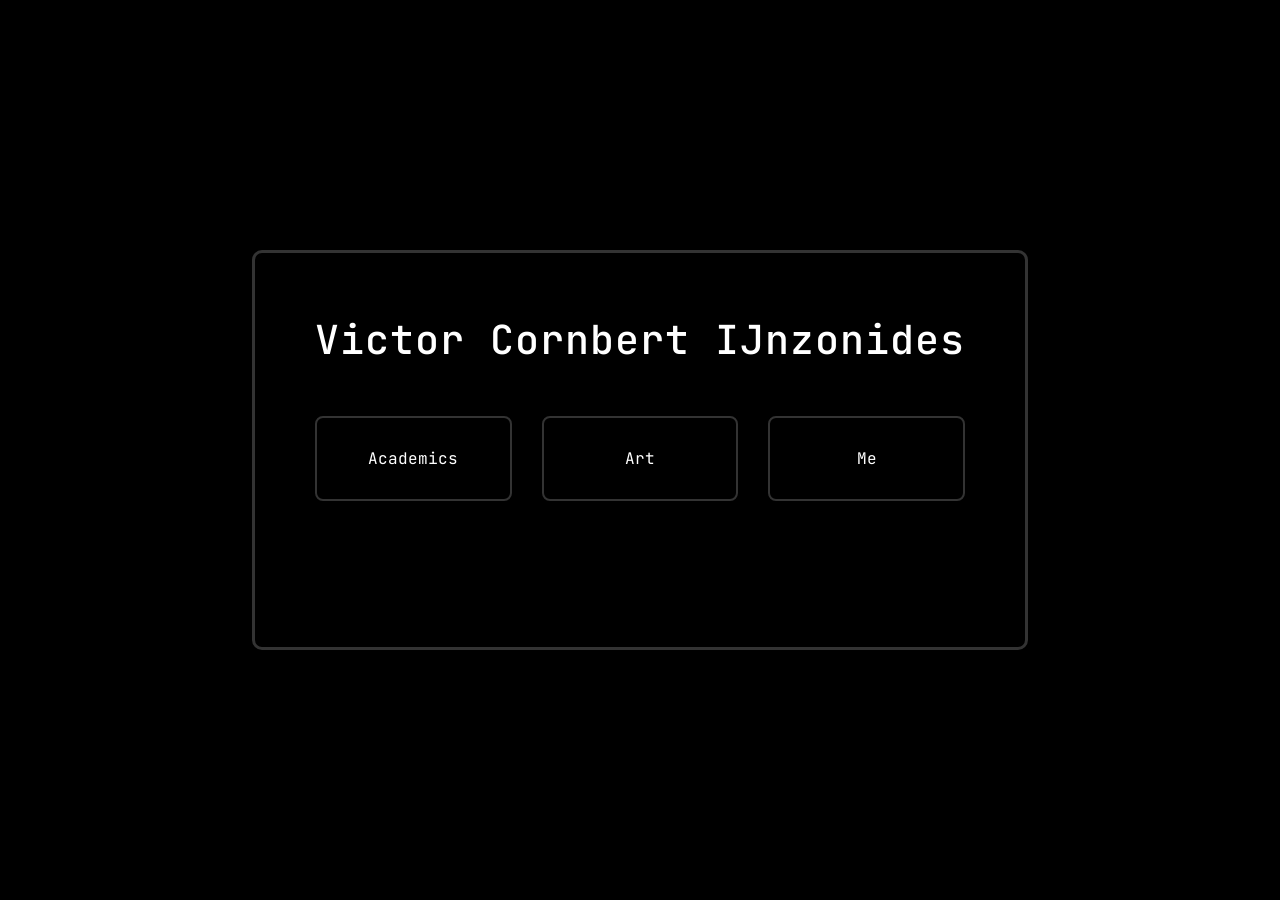
==== index.html @ 77981997 "First commit, start of porfolio website" ====
<!DOCTYPE html> <!-- Declares this as an HTML5 document -->
<html lang="en"> <!-- Opens the HTML document with English language attribute -->
<head> <!-- Contains metadata about the document -->
    <meta charset="UTF-8"> <!-- Sets character encoding to UTF-8 for proper text display -->
    <meta name="viewport" content="width=device-width, initial-scale=1.0"> <!-- Makes the site responsive on mobile devices -->
    <title>Victor Cornbert IJnzonides - Portfolio</title> <!-- Sets the browser tab title -->
    <link rel="stylesheet" href="styles.css"> <!-- Links to the external CSS file for styling -->
    <link rel="preconnect" href="https://fonts.googleapis.com"> <!-- Preconnects to Google Fonts for faster loading -->
    <link rel="preconnect" href="https://fonts.gstatic.com" crossorigin> <!-- Preconnects to Google Fonts static content -->
    <link href="https://fonts.googleapis.com/css2?family=JetBrains+Mono:wght@300;400;500;700&display=swap" rel="stylesheet"> <!-- Imports JetBrains Mono font from Google Fonts -->
</head>
<body> <!-- Contains the visible content of the webpage -->
    <div class="container"> <!-- Main container that centers content on the page -->
        <div class="main-square"> <!-- The central black square with dark grey border -->
            <h1 class="name">Victor Cornbert IJnzonides</h1> <!-- Main heading displaying the name -->
            <div class="navigation-boxes"> <!-- Container for the three navigation boxes -->
                <a href="academics.html" class="nav-box"> <!-- Link to academics page -->
                    <span>Academics</span> <!-- Text inside the first navigation box -->
                </a>
                <a href="art.html" class="nav-box"> <!-- Link to art page -->
                    <span>Art</span> <!-- Text inside the second navigation box -->
                </a>
                <a href="me.html" class="nav-box"> <!-- Link to me page -->
                    <span>Me</span> <!-- Text inside the third navigation box -->
                </a>
            </div> <!-- Closes the navigation boxes container -->
        </div> <!-- Closes the main square container -->
    </div> <!-- Closes the main container -->
</body> <!-- Closes the body section -->
</html> <!-- Closes the HTML document -->
---- styles.css ----
/* Reset default browser styles and set base font */
* {
    margin: 0; /* Removes default margin from all elements */
    padding: 0; /* Removes default padding from all elements */
    box-sizing: border-box; /* Makes padding and border included in element's total width and height */
}

/* Set the font family for the entire document */
body {
    font-family: 'JetBrains Mono', monospace; /* Sets JetBrains Mono as the primary font with monospace fallback */
    background-color: black; /* Sets the background color to black */
    color: white; /* Sets the default text color to white */
    height: 100vh; /* Makes the body take up the full viewport height */
    overflow: hidden; /* Prevents scrollbars from appearing */
}

/* Main container that centers content */
.container {
    display: flex; /* Uses flexbox layout */
    justify-content: center; /* Centers content horizontally */
    align-items: center; /* Centers content vertically */
    height: 100vh; /* Takes up full viewport height */
    width: 100vw; /* Takes up full viewport width */
}

/* The central black square with border */
.main-square {
    background-color: black; /* Sets background to black */
    border: 3px solid #333; /* Creates a dark grey border that's 3 pixels thick */
    padding: 60px; /* Adds 60 pixels of space inside the square */
    border-radius: 10px; /* Rounds the corners slightly */
    text-align: center; /* Centers all text inside */
    min-width: 500px; /* Sets minimum width to prevent square from being too small */
    min-height: 400px; /* Sets minimum height to maintain square proportions */
}

/* Styling for the name heading */
.name {
    font-size: 2.5rem; /* Sets font size to 2.5 times the root element size */
    font-weight: 500; /* Sets font weight to medium */
    margin-bottom: 50px; /* Adds 50 pixels of space below the name */
    letter-spacing: 1px; /* Adds 1 pixel of space between letters */
}

/* Container for the three navigation boxes */
.navigation-boxes {
    display: flex; /* Uses flexbox layout */
    justify-content: space-between; /* Distributes boxes evenly with space between them */
    gap: 30px; /* Adds 30 pixels of space between each box */
}

/* Individual navigation box styling */
.nav-box {
    background-color: black; /* Sets background to black */
    border: 2px solid #333; /* Creates a thin dark grey border */
    padding: 30px 20px; /* Adds 30px top/bottom padding and 20px left/right padding */
    text-decoration: none; /* Removes underline from links */
    color: white; /* Sets text color to white */
    border-radius: 8px; /* Rounds the corners */
    transition: all 0.3s ease; /* Smooth transition for hover effects lasting 0.3 seconds */
    flex: 1; /* Makes each box take equal width */
    display: flex; /* Uses flexbox for centering text */
    align-items: center; /* Centers text vertically */
    justify-content: center; /* Centers text horizontally */
    min-height: 80px; /* Sets minimum height for consistent box sizes */
    font-weight: 400; /* Sets normal font weight */
}

/* Hover effect for navigation boxes */
.nav-box:hover {
    transform: scale(1.05); /* Enlarges the box by 5% when hovered */
    border-color: #555; /* Changes border to a lighter grey on hover */
    background-color: #111; /* Slightly lightens the background on hover */
}

/* Styling for content pages (academics, art, me) */
.page-container {
    display: flex; /* Uses flexbox layout */
    height: 100vh; /* Takes up full viewport height */
    background-color: black; /* Sets background to black */
}

/* Left sidebar containing the tabs */
.sidebar {
    width: 300px; /* Sets fixed width for the sidebar */
    background-color: black; /* Sets background to black */
    padding: 20px 0; /* Adds 20px padding top and bottom, no left/right padding */
    overflow-y: auto; /* Allows vertical scrolling if content overflows */
}

/* Individual tab styling */
.tab {
    background-color: #222; /* Sets dark grey background */
    color: white; /* Sets text color to white */
    padding: 20px 25px; /* Adds 20px top/bottom and 25px left/right padding */
    margin-bottom: 15px; /* Adds 15px space below each tab */
    border-radius: 0 15px 15px 0; /* Rounds only the right corners, left side stays flat */
    cursor: pointer; /* Changes cursor to pointer when hovering */
    transition: all 0.3s ease; /* Smooth transition for animations lasting 0.3 seconds */
    border-left: none; /* Removes left border so tab hugs the screen edge */
    font-weight: 400; /* Sets normal font weight */
    user-select: none; /* Prevents text selection when clicking */
}

/* Hover effect for tabs */
.tab:hover {
    transform: scale(1.1); /* Enlarges tab by 10% when hovered */
    background-color: #333; /* Lightens background color on hover */
    margin-right: -10px; /* Extends the tab slightly to the right when enlarged */
}

/* Active tab styling */
.tab.active {
    background-color: #444; /* Sets lighter background for active tab */
    border-right: 3px solid #666; /* Adds right border to indicate active state */
}

/* Main content area */
.content {
    flex: 1; /* Takes up remaining space after sidebar */
    padding: 40px; /* Adds 40px padding on all sides */
    background-color: black; /* Sets background to black */
    overflow-y: auto; /* Allows vertical scrolling if content overflows */
}

/* Content sections (hidden by default) */
.content-section {
    display: none; /* Hides all content sections by default */
    animation: fadeIn 0.5s ease-in; /* Applies fade-in animation when shown */
}

/* Active content section */
.content-section.active {
    display: block; /* Shows the active content section */
}

/* Fade-in animation for content */
@keyframes fadeIn {
    from { opacity: 0; } /* Starts completely transparent */
    to { opacity: 1; } /* Ends completely opaque */
}

/* Heading styles for content sections */
.content h2 {
    font-size: 2rem; /* Sets large font size for headings */
    margin-bottom: 20px; /* Adds space below headings */
    color: white; /* Ensures headings are white */
    font-weight: 500; /* Sets medium font weight */
}

/* Paragraph styles for content */
.content p {
    line-height: 1.6; /* Sets line height for better readability */
    margin-bottom: 15px; /* Adds space below paragraphs */
    color: white; /* Ensures paragraphs are white */
    font-weight: 300; /* Sets light font weight for body text */
}

/* Responsive design for smaller screens */
@media (max-width: 768px) {
    .main-square { /* Adjusts main square for mobile */
        min-width: 90%; /* Makes square responsive to screen width */
        padding: 40px 20px; /* Reduces padding for smaller screens */
    }
    
    .navigation-boxes { /* Adjusts navigation for mobile */
        flex-direction: column; /* Stacks boxes vertically on small screens */
        gap: 20px; /* Reduces gap between boxes */
    }
    
    .name { /* Adjusts name size for mobile */
        font-size: 2rem; /* Reduces font size for smaller screens */
    }
    
    .sidebar { /* Adjusts sidebar for mobile */
        width: 250px; /* Makes sidebar narrower on small screens */
    }
    
    .content { /* Adjusts content padding for mobile */
        padding: 20px; /* Reduces padding for smaller screens */
    }
}
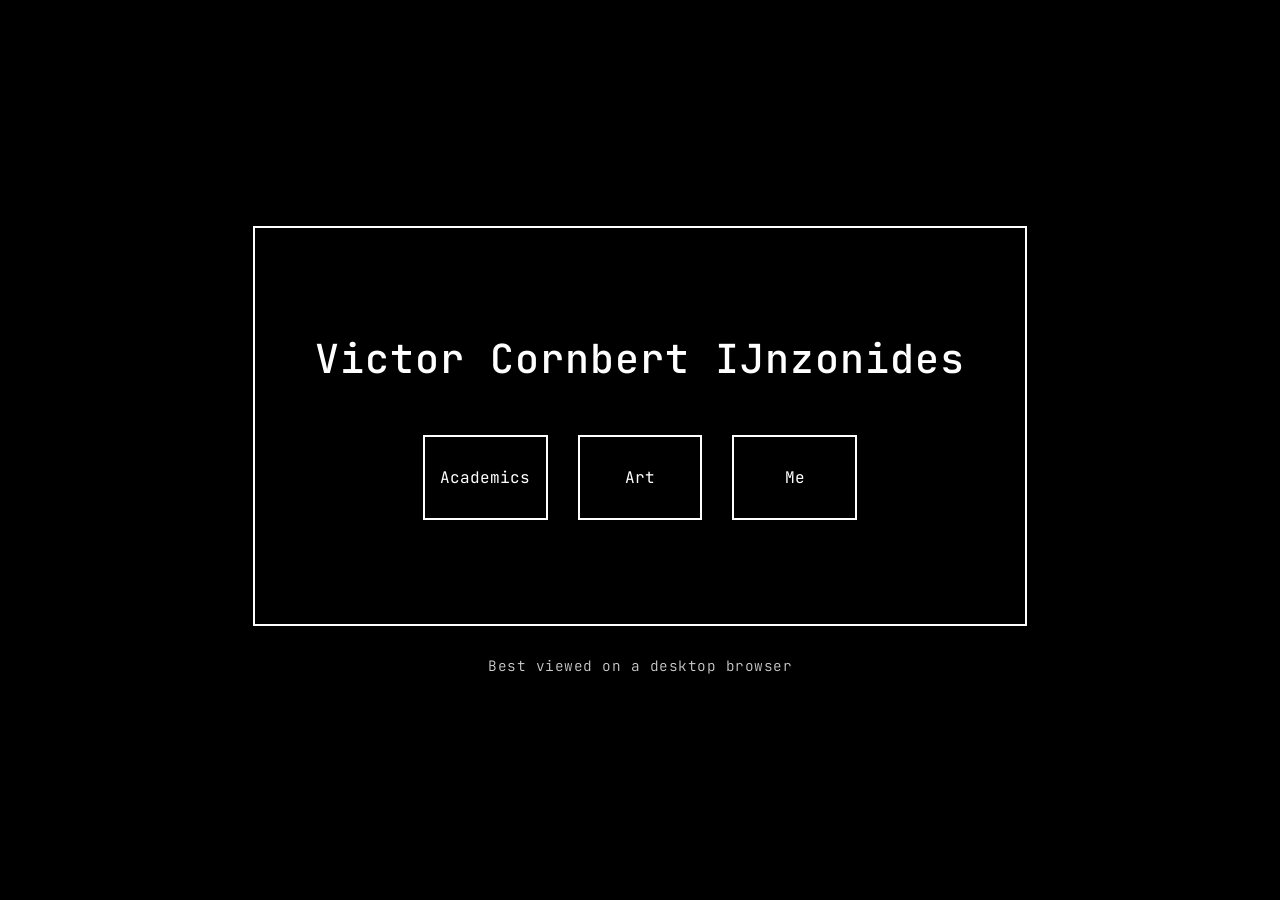
==== commit a4a6d759: "Added "Best viewed on desktop browser" to home page for clarifictaion" ====
--- a/index.html
+++ b/index.html
@@ -11,20 +11,23 @@
 </head>
 <body> <!-- Contains the visible content of the webpage -->
     <div class="container"> <!-- Main container that centers content on the page -->
-        <div class="main-square"> <!-- The central black square with dark grey border -->
-            <h1 class="name">Victor Cornbert IJnzonides</h1> <!-- Main heading displaying the name -->
-            <div class="navigation-boxes"> <!-- Container for the three navigation boxes -->
-                <a href="academics.html" class="nav-box"> <!-- Link to academics page -->
-                    <span>Academics</span> <!-- Text inside the first navigation box -->
-                </a>
-                <a href="art.html" class="nav-box"> <!-- Link to art page -->
-                    <span>Art</span> <!-- Text inside the second navigation box -->
-                </a>
-                <a href="me.html" class="nav-box"> <!-- Link to me page -->
-                    <span>Me</span> <!-- Text inside the third navigation box -->
-                </a>
-            </div> <!-- Closes the navigation boxes container -->
-        </div> <!-- Closes the main square container -->
+        <div class="main-content"> <!-- Container for main square and disclaimer text -->
+            <div class="main-square"> <!-- The central black square with dark grey border -->
+                <h1 class="name">Victor Cornbert IJnzonides</h1> <!-- Main heading displaying the name -->
+                <div class="navigation-boxes"> <!-- Container for the three navigation boxes -->
+                    <a href="academics.html" class="nav-box"> <!-- Link to academics page -->
+                        <span>Academics</span> <!-- Text inside the first navigation box -->
+                    </a>
+                    <a href="art.html" class="nav-box"> <!-- Link to art page -->
+                        <span>Art</span> <!-- Text inside the second navigation box -->
+                    </a>
+                    <a href="me.html" class="nav-box"> <!-- Link to me page -->
+                        <span>Me</span> <!-- Text inside the third navigation box -->
+                    </a>
+                </div> <!-- Closes the navigation boxes container -->
+            </div> <!-- Closes the main square container -->
+            <p class="disclaimer-text">Best viewed on a desktop browser</p> <!-- Disclaimer text underneath the main box -->
+        </div> <!-- Closes the main content container -->
     </div> <!-- Closes the main container -->
 </body> <!-- Closes the body section -->
 </html> <!-- Closes the HTML document -->
--- a/styles.css
+++ b/styles.css
@@ -1,182 +1,512 @@
 /* Reset default browser styles and set base font */
 * {
-    margin: 0; /* Removes default margin from all elements */
-    padding: 0; /* Removes default padding from all elements */
-    box-sizing: border-box; /* Makes padding and border included in element's total width and height */
+    margin: 0;
+    /* Removes default margin from all elements */
+    padding: 0;
+    /* Removes default padding from all elements */
+    box-sizing: border-box;
+    /* Makes padding and border included in element's total width and height */
 }
 
 /* Set the font family for the entire document */
 body {
-    font-family: 'JetBrains Mono', monospace; /* Sets JetBrains Mono as the primary font with monospace fallback */
-    background-color: black; /* Sets the background color to black */
-    color: white; /* Sets the default text color to white */
-    height: 100vh; /* Makes the body take up the full viewport height */
-    overflow: hidden; /* Prevents scrollbars from appearing */
+    font-family: 'JetBrains Mono', monospace;
+    /* Sets JetBrains Mono as the primary font with monospace fallback */
+    background-color: black;
+    /* Sets the background color to black */
+    color: white;
+    /* Sets the default text color to white */
+    height: 100vh;
+    /* Makes the body take up the full viewport height */
+    overflow: hidden;
+    /* Prevents scrollbars from appearing */
 }
 
 /* Main container that centers content */
 .container {
-    display: flex; /* Uses flexbox layout */
-    justify-content: center; /* Centers content horizontally */
-    align-items: center; /* Centers content vertically */
-    height: 100vh; /* Takes up full viewport height */
-    width: 100vw; /* Takes up full viewport width */
+    display: flex;
+    /* Uses flexbox layout */
+    justify-content: center;
+    /* Centers content horizontally */
+    align-items: center;
+    /* Centers content vertically */
+    height: 100vh;
+    /* Takes up full viewport height */
+    width: 100vw;
+    /* Takes up full viewport width */
+}
+
+/* Container for main square and disclaimer text */
+.main-content {
+    display: flex;
+    /* Uses flexbox layout */
+    flex-direction: column;
+    /* Stacks main square and disclaimer vertically */
+    align-items: center;
+    /* Centers both elements horizontally */
+    gap: 30px;
+    /* Adds 30px space between main square and disclaimer text */
 }
 
 /* The central black square with border */
 .main-square {
-    background-color: black; /* Sets background to black */
-    border: 3px solid #333; /* Creates a dark grey border that's 3 pixels thick */
-    padding: 60px; /* Adds 60 pixels of space inside the square */
-    border-radius: 10px; /* Rounds the corners slightly */
-    text-align: center; /* Centers all text inside */
-    min-width: 500px; /* Sets minimum width to prevent square from being too small */
-    min-height: 400px; /* Sets minimum height to maintain square proportions */
+    background-color: black;
+    /* Sets background to black */
+    border: 2px solid white;
+    /* Creates a white border that's 2 pixels thick, same as navigation boxes */
+    padding: 60px;
+    /* Adds 60 pixels of space inside the square */
+    border-radius: 0;
+    /* Removes rounded corners for sharp 90-degree edges */
+    text-align: center;
+    /* Centers all text inside */
+    min-width: 500px;
+    /* Sets minimum width to prevent square from being too small */
+    min-height: 400px;
+    /* Sets minimum height to maintain square proportions */
+    display: flex;
+    /* Uses flexbox layout for better vertical centering */
+    flex-direction: column;
+    /* Stacks content vertically */
+    justify-content: center;
+    /* Centers content vertically within the box */
+    align-items: center;
+    /* Centers content horizontally within the box */
 }
 
 /* Styling for the name heading */
 .name {
-    font-size: 2.5rem; /* Sets font size to 2.5 times the root element size */
-    font-weight: 500; /* Sets font weight to medium */
-    margin-bottom: 50px; /* Adds 50 pixels of space below the name */
-    letter-spacing: 1px; /* Adds 1 pixel of space between letters */
+    font-size: 2.5rem;
+    /* Sets font size to 2.5 times the root element size */
+    font-weight: 500;
+    /* Sets font weight to medium */
+    margin-bottom: 50px;
+    /* Adds 50 pixels of space below the name */
+    letter-spacing: 1px;
+    /* Adds 1 pixel of space between letters */
 }
 
 /* Container for the three navigation boxes */
 .navigation-boxes {
-    display: flex; /* Uses flexbox layout */
-    justify-content: space-between; /* Distributes boxes evenly with space between them */
-    gap: 30px; /* Adds 30 pixels of space between each box */
+    display: flex;
+    /* Uses flexbox layout */
+    justify-content: space-between;
+    /* Distributes boxes evenly with space between them */
+    gap: 30px;
+    /* Adds 30 pixels of space between each box */
 }
 
 /* Individual navigation box styling */
 .nav-box {
-    background-color: black; /* Sets background to black */
-    border: 2px solid #333; /* Creates a thin dark grey border */
-    padding: 30px 20px; /* Adds 30px top/bottom padding and 20px left/right padding */
-    text-decoration: none; /* Removes underline from links */
-    color: white; /* Sets text color to white */
-    border-radius: 8px; /* Rounds the corners */
-    transition: all 0.3s ease; /* Smooth transition for hover effects lasting 0.3 seconds */
-    flex: 1; /* Makes each box take equal width */
-    display: flex; /* Uses flexbox for centering text */
-    align-items: center; /* Centers text vertically */
-    justify-content: center; /* Centers text horizontally */
-    min-height: 80px; /* Sets minimum height for consistent box sizes */
-    font-weight: 400; /* Sets normal font weight */
+    background-color: black;
+    /* Sets background to black */
+    border: 2px solid white;
+    /* Creates a white border that's 2 pixels thick */
+    padding: 30px 20px;
+    /* Adds 30px top/bottom padding and 20px left/right padding */
+    text-decoration: none;
+    /* Removes underline from links */
+    color: white;
+    /* Sets text color to white */
+    border-radius: 0;
+    /* Removes rounded corners for sharp 90-degree edges */
+    transition: all 0.3s ease;
+    /* Smooth transition for hover effects lasting 0.3 seconds */
+    flex: 1;
+    /* Makes each box take equal width */
+    display: flex;
+    /* Uses flexbox for centering text */
+    align-items: center;
+    /* Centers text vertically */
+    justify-content: center;
+    /* Centers text horizontally */
+    min-height: 80px;
+    /* Sets minimum height for consistent box sizes */
+    min-width: 120px;
+    /* Sets minimum width to ensure all boxes are the same size */
+    font-weight: 400;
+    /* Sets normal font weight */
 }
 
 /* Hover effect for navigation boxes */
 .nav-box:hover {
-    transform: scale(1.05); /* Enlarges the box by 5% when hovered */
-    border-color: #555; /* Changes border to a lighter grey on hover */
-    background-color: #111; /* Slightly lightens the background on hover */
+    transform: scale(1.1);
+    /* Enlarges the box by 10% when hovered */
+    border-color: white;
+    /* Keeps border white on hover */
+    background-color: #111;
+    /* Slightly lightens the background on hover */
 }
 
 /* Styling for content pages (academics, art, me) */
 .page-container {
-    display: flex; /* Uses flexbox layout */
-    height: 100vh; /* Takes up full viewport height */
-    background-color: black; /* Sets background to black */
+    display: flex;
+    /* Uses flexbox layout */
+    height: 100vh;
+    /* Takes up full viewport height */
+    background-color: black;
+    /* Sets background to black */
+    overflow: hidden;
+    /* Prevents page-level scrollbars */
+    position: relative;
+    /* Enables proper positioning for child elements */
 }
 
 /* Left sidebar containing the tabs */
 .sidebar {
-    width: 300px; /* Sets fixed width for the sidebar */
-    background-color: black; /* Sets background to black */
-    padding: 20px 0; /* Adds 20px padding top and bottom, no left/right padding */
-    overflow-y: auto; /* Allows vertical scrolling if content overflows */
+    width: 300px;
+    /* Sets fixed width for the sidebar */
+    background-color: black;
+    /* Sets background to black */
+    padding: 20px 0 20px 0;
+    /* Adds 20px padding top and bottom, no left/right padding */
+    overflow: visible;
+    /* Allows tabs to extend beyond sidebar boundaries when hovered */
+    display: flex;
+    /* Uses flexbox layout for better tab positioning */
+    flex-direction: column;
+    /* Stacks tabs vertically */
+    position: relative;
+    /* Enables positioning for overflow handling */
 }
 
 /* Individual tab styling */
 .tab {
-    background-color: #222; /* Sets dark grey background */
-    color: white; /* Sets text color to white */
-    padding: 20px 25px; /* Adds 20px top/bottom and 25px left/right padding */
-    margin-bottom: 15px; /* Adds 15px space below each tab */
-    border-radius: 0 15px 15px 0; /* Rounds only the right corners, left side stays flat */
-    cursor: pointer; /* Changes cursor to pointer when hovering */
-    transition: all 0.3s ease; /* Smooth transition for animations lasting 0.3 seconds */
-    border-left: none; /* Removes left border so tab hugs the screen edge */
-    font-weight: 400; /* Sets normal font weight */
-    user-select: none; /* Prevents text selection when clicking */
+    background-color: black;
+    /* Sets background to black to match navigation boxes */
+    color: white;
+    /* Sets text color to white */
+    padding: 30px 20px;
+    /* Adds 30px top/bottom and 20px left/right padding to match navigation boxes */
+    margin-bottom: 15px;
+    /* Adds 15px space below each tab */
+    border-radius: 0;
+    /* Removes rounded corners for sharp 90-degree edges like navigation boxes */
+    border: 2px solid white;
+    /* Adds white border with same thickness as navigation boxes */
+    border-left: none;
+    /* Removes left border so tabs hug the screen edge */
+    cursor: pointer;
+    /* Changes cursor to pointer when hovering */
+    transition: all 0.3s ease;
+    /* Smooth transition matching navigation boxes */
+    font-weight: 400;
+    /* Sets normal font weight */
+    user-select: none;
+    /* Prevents text selection when clicking */
+    position: relative;
+    /* Enables positioning for z-index */
+    transform-origin: center center;
+    /* Sets scaling origin to center for uniform enlargement */
+    min-height: 80px;
+    /* Sets same minimum height as navigation boxes */
+    display: flex;
+    /* Uses flexbox for centering text like navigation boxes */
+    align-items: center;
+    /* Centers text vertically */
+    justify-content: center;
+    /* Centers text horizontally */
 }
 
 /* Hover effect for tabs */
 .tab:hover {
-    transform: scale(1.1); /* Enlarges tab by 10% when hovered */
-    background-color: #333; /* Lightens background color on hover */
-    margin-right: -10px; /* Extends the tab slightly to the right when enlarged */
+    transform: scale(1.1);
+    /* Enlarges tab by 10% when hovered, same as navigation boxes */
+    background-color: #111;
+    /* Slightly lightens the background on hover, same as navigation boxes */
+    border-color: white;
+    /* Keeps border white on hover, same as navigation boxes */
+    z-index: 10;
+    /* Brings hovered tab above others to prevent overlap issues */
 }
 
 /* Active tab styling */
 .tab.active {
-    background-color: #444; /* Sets lighter background for active tab */
-    border-right: 3px solid #666; /* Adds right border to indicate active state */
+    background-color: #111;
+    /* Sets slightly lighter background for active tab */
+    border: 2px solid white;
+    /* Maintains white border for active state */
+    border-left: none;
+    /* Removes left border for active tabs too */
 }
 
 /* Main content area */
 .content {
-    flex: 1; /* Takes up remaining space after sidebar */
-    padding: 40px; /* Adds 40px padding on all sides */
-    background-color: black; /* Sets background to black */
-    overflow-y: auto; /* Allows vertical scrolling if content overflows */
+    flex: 1;
+    /* Takes up remaining space after sidebar */
+    padding: 40px;
+    /* Adds 40px padding on all sides */
+    background-color: black;
+    /* Sets background to black */
+    overflow-y: auto;
+    /* Allows vertical scrolling if content overflows */
+    overflow-x: hidden;
+    /* Prevents horizontal scrolling */
+    position: relative;
+    /* Enables proper positioning */
 }
 
 /* Content sections (hidden by default) */
 .content-section {
-    display: none; /* Hides all content sections by default */
-    animation: fadeIn 0.5s ease-in; /* Applies fade-in animation when shown */
+    display: none;
+    /* Hides all content sections by default */
+    animation: fadeIn 0.5s ease-in;
+    /* Applies fade-in animation when shown */
 }
 
 /* Active content section */
 .content-section.active {
-    display: block; /* Shows the active content section */
+    display: block;
+    /* Shows the active content section */
+}
+
+/* Default message when no tab is selected */
+.default-content {
+    display: block;
+    /* Shows the default message */
+    text-align: center;
+    /* Centers the default message */
+    color: #666;
+    /* Sets a dimmed color for the default message */
+    font-style: italic;
+    /* Makes the default message italic */
+    margin-top: 100px;
+    /* Adds space from the top */
+}
+
+/* Hide default content when any tab is active */
+.content-section.active~.default-content,
+.content-section.active+.default-content {
+    display: none;
+    /* Hides default content when a tab is selected */
 }
 
 /* Fade-in animation for content */
 @keyframes fadeIn {
-    from { opacity: 0; } /* Starts completely transparent */
-    to { opacity: 1; } /* Ends completely opaque */
+    from {
+        opacity: 0;
+    }
+
+    /* Starts completely transparent */
+    to {
+        opacity: 1;
+    }
+
+    /* Ends completely opaque */
 }
 
 /* Heading styles for content sections */
 .content h2 {
-    font-size: 2rem; /* Sets large font size for headings */
-    margin-bottom: 20px; /* Adds space below headings */
-    color: white; /* Ensures headings are white */
-    font-weight: 500; /* Sets medium font weight */
+    font-size: 2rem;
+    /* Sets large font size for headings */
+    margin-bottom: 20px;
+    /* Adds space below headings */
+    color: white;
+    /* Ensures headings are white */
+    font-weight: 500;
+    /* Sets medium font weight */
 }
 
 /* Paragraph styles for content */
 .content p {
-    line-height: 1.6; /* Sets line height for better readability */
-    margin-bottom: 15px; /* Adds space below paragraphs */
-    color: white; /* Ensures paragraphs are white */
-    font-weight: 300; /* Sets light font weight for body text */
+    line-height: 1.6;
+    /* Sets line height for better readability */
+    margin-bottom: 15px;
+    /* Adds space below paragraphs */
+    color: white;
+    /* Ensures paragraphs are white */
+    font-weight: 300;
+    /* Sets light font weight for body text */
 }
 
 /* Responsive design for smaller screens */
 @media (max-width: 768px) {
-    .main-square { /* Adjusts main square for mobile */
-        min-width: 90%; /* Makes square responsive to screen width */
-        padding: 40px 20px; /* Reduces padding for smaller screens */
-    }
-    
-    .navigation-boxes { /* Adjusts navigation for mobile */
-        flex-direction: column; /* Stacks boxes vertically on small screens */
-        gap: 20px; /* Reduces gap between boxes */
-    }
-    
-    .name { /* Adjusts name size for mobile */
-        font-size: 2rem; /* Reduces font size for smaller screens */
-    }
-    
-    .sidebar { /* Adjusts sidebar for mobile */
-        width: 250px; /* Makes sidebar narrower on small screens */
-    }
-    
-    .content { /* Adjusts content padding for mobile */
-        padding: 20px; /* Reduces padding for smaller screens */
-    }
+    .main-square {
+        /* Adjusts main square for mobile */
+        min-width: 90%;
+        /* Makes square responsive to screen width */
+        padding: 40px 20px;
+        /* Reduces padding for smaller screens */
+    }
+
+    .navigation-boxes {
+        /* Adjusts navigation for mobile */
+        flex-direction: column;
+        /* Stacks boxes vertically on small screens */
+        gap: 20px;
+        /* Reduces gap between boxes */
+    }
+
+    .name {
+        /* Adjusts name size for mobile */
+        font-size: 2rem;
+        /* Reduces font size for smaller screens */
+    }
+
+    .sidebar {
+        /* Adjusts sidebar for mobile */
+        width: 250px;
+        /* Makes sidebar narrower on small screens */
+    }
+
+    .content {
+        /* Adjusts content padding for mobile */
+        padding: 20px;
+        /* Reduces padding for smaller screens */
+    }
+}
+
+/* Styling for embedded content */
+.embedded-content {
+    margin: 30px 0;
+    /* Adds vertical spacing around embedded content */
+    padding: 20px;
+    /* Adds padding inside the content area */
+    border: 1px solid #333;
+    /* Adds a subtle border around embedded content */
+    border-radius: 8px;
+    /* Rounds the corners */
+    background-color: #111;
+    /* Slightly lighter background for embedded content */
+}
+
+/* Styling for embedded links */
+.embedded-content a {
+    color: white;
+    /* Sets link color to white */
+    text-decoration: none;
+    /* Removes underline from links */
+    font-weight: 400;
+    /* Sets normal font weight */
+    transition: color 0.3s ease;
+    /* Smooth color transition on hover */
+}
+
+/* Hover effect for embedded links */
+.embedded-content a:hover {
+    color: #ccc;
+    /* Changes to light grey on hover */
+    text-decoration: underline;
+    /* Adds underline on hover */
+}
+
+/* Styling for embedded images */
+.embedded-content img {
+    max-width: 100%;
+    /* Makes images responsive */
+    height: auto;
+    /* Maintains aspect ratio */
+    border-radius: 5px;
+    /* Slightly rounds image corners */
+    margin: 15px 0;
+    /* Adds vertical spacing around images */
+    display: block;
+    /* Makes images block elements */
+}
+
+/* Styling for YouTube video embeds */
+.embedded-content iframe {
+    width: 100%;
+    /* Makes video responsive */
+    height: 315px;
+    /* Sets standard YouTube embed height */
+    border: none;
+    /* Removes default iframe border */
+    border-radius: 8px;
+    /* Rounds video corners */
+    margin: 15px 0;
+    /* Adds vertical spacing around videos */
+}
+
+/* Responsive video container */
+.video-container {
+    position: relative;
+    /* Enables responsive positioning */
+    padding-bottom: 56.25%;
+    /* 16:9 aspect ratio */
+    height: 0;
+    /* Sets height to 0 for responsive behavior */
+    overflow: hidden;
+    /* Hides overflow content */
+    margin: 15px 0;
+    /* Adds vertical spacing */
+}
+
+/* Responsive video iframe */
+.video-container iframe {
+    position: absolute;
+    /* Positions video absolutely within container */
+    top: 0;
+    /* Aligns to top */
+    left: 0;
+    /* Aligns to left */
+    width: 100%;
+    /* Takes full container width */
+    height: 100%;
+    /* Takes full container height */
+    margin: 0;
+    /* Removes margin for absolute positioning */
+}
+
+/* Dynamic spacing system for tabs */
+
+/* When hovering over sidebar, prepare all tabs for dynamic spacing */
+.sidebar:hover .tab {
+    transition: all 0.3s ease;
+    /* Smooth transition for all tabs matching navigation boxes */
+}
+
+/* Push tabs below the hovered tab down to maintain consistent spacing */
+.tab:hover~.tab {
+    transform: translateY(8px);
+    /* Moves subsequent tabs down by 8px to accommodate 10% enlarged tab */
+}
+
+/* Ensure consistent spacing by adjusting the hovered tab's position */
+.tab:hover {
+    margin-top: 4px;
+    /* Slight adjustment to maintain visual balance for smaller enlargement */
+    margin-bottom: 19px;
+    /* Adjusted bottom margin to create appropriate space for 10% enlarged tab */
+}
+
+/* Home tab styling with extra spacing */
+.home-tab {
+    margin-top: 60px;
+    /* Adds much more space above the home tab (equivalent to space for two tabs) */
+    background-color: black;
+    /* Same background as other tabs */
+    border: 2px solid white;
+    /* Same white border as other tabs */
+    border-left: none;
+    /* Removes left border like other tabs */
+}
+
+/* Home tab hover effect */
+.home-tab:hover {
+    background-color: #111;
+    /* Same hover background as other tabs */
+    border-color: white;
+    /* Keeps border white on hover like other tabs */
+    margin-top: 60px;
+    /* Maintains the same top margin when hovered to keep consistent spacing */
+    margin-bottom: 15px;
+    /* Maintains the same bottom margin when hovered */
+}/* 
+Disclaimer text styling */
+.disclaimer-text {
+    color: white;
+    /* Sets text color to white */
+    font-size: 0.9rem;
+    /* Sets font size slightly smaller than default (navigation boxes use default 1rem) */
+    font-weight: 300;
+    /* Sets light font weight */
+    text-align: center;
+    /* Centers the text horizontally */
+    margin: 0;
+    /* Removes default paragraph margins */
+    opacity: 0.8;
+    /* Makes text slightly transparent for a subtle appearance */
+    letter-spacing: 0.5px;
+    /* Adds slight letter spacing for better readability */
 }
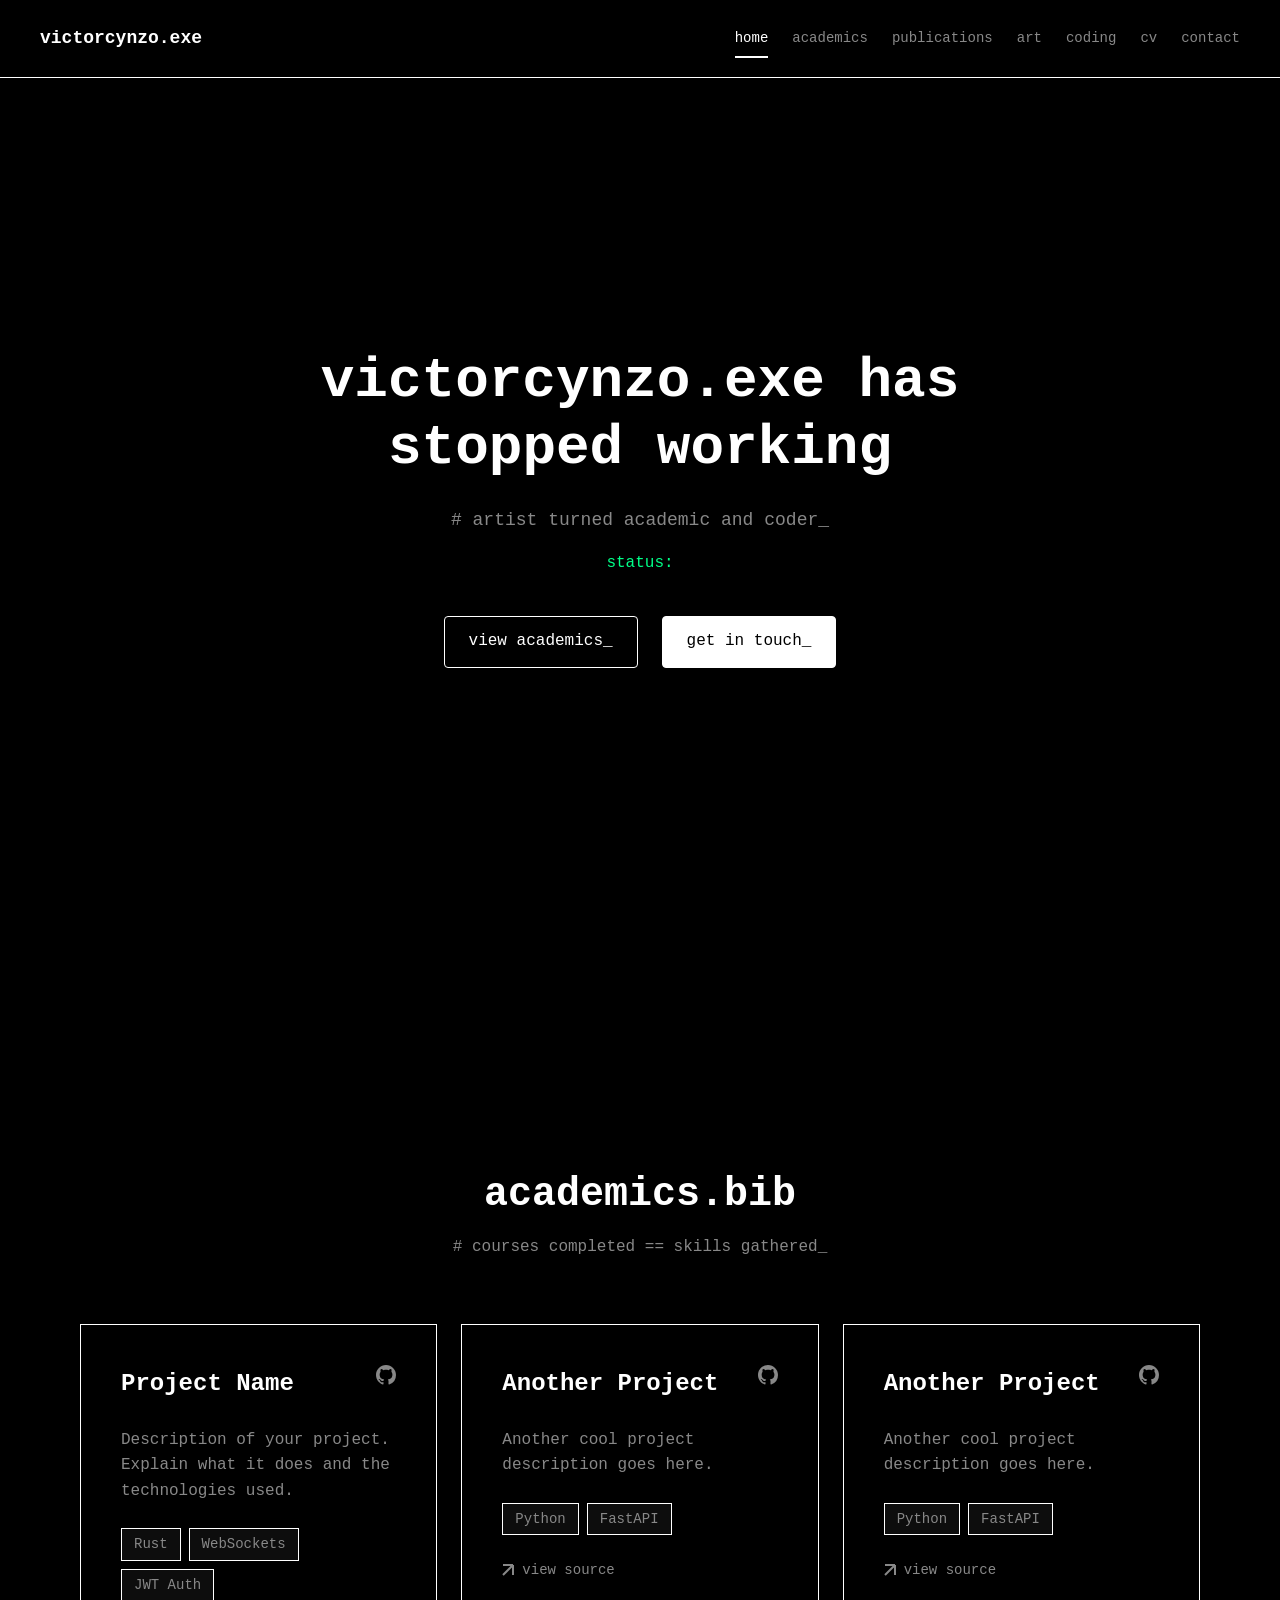
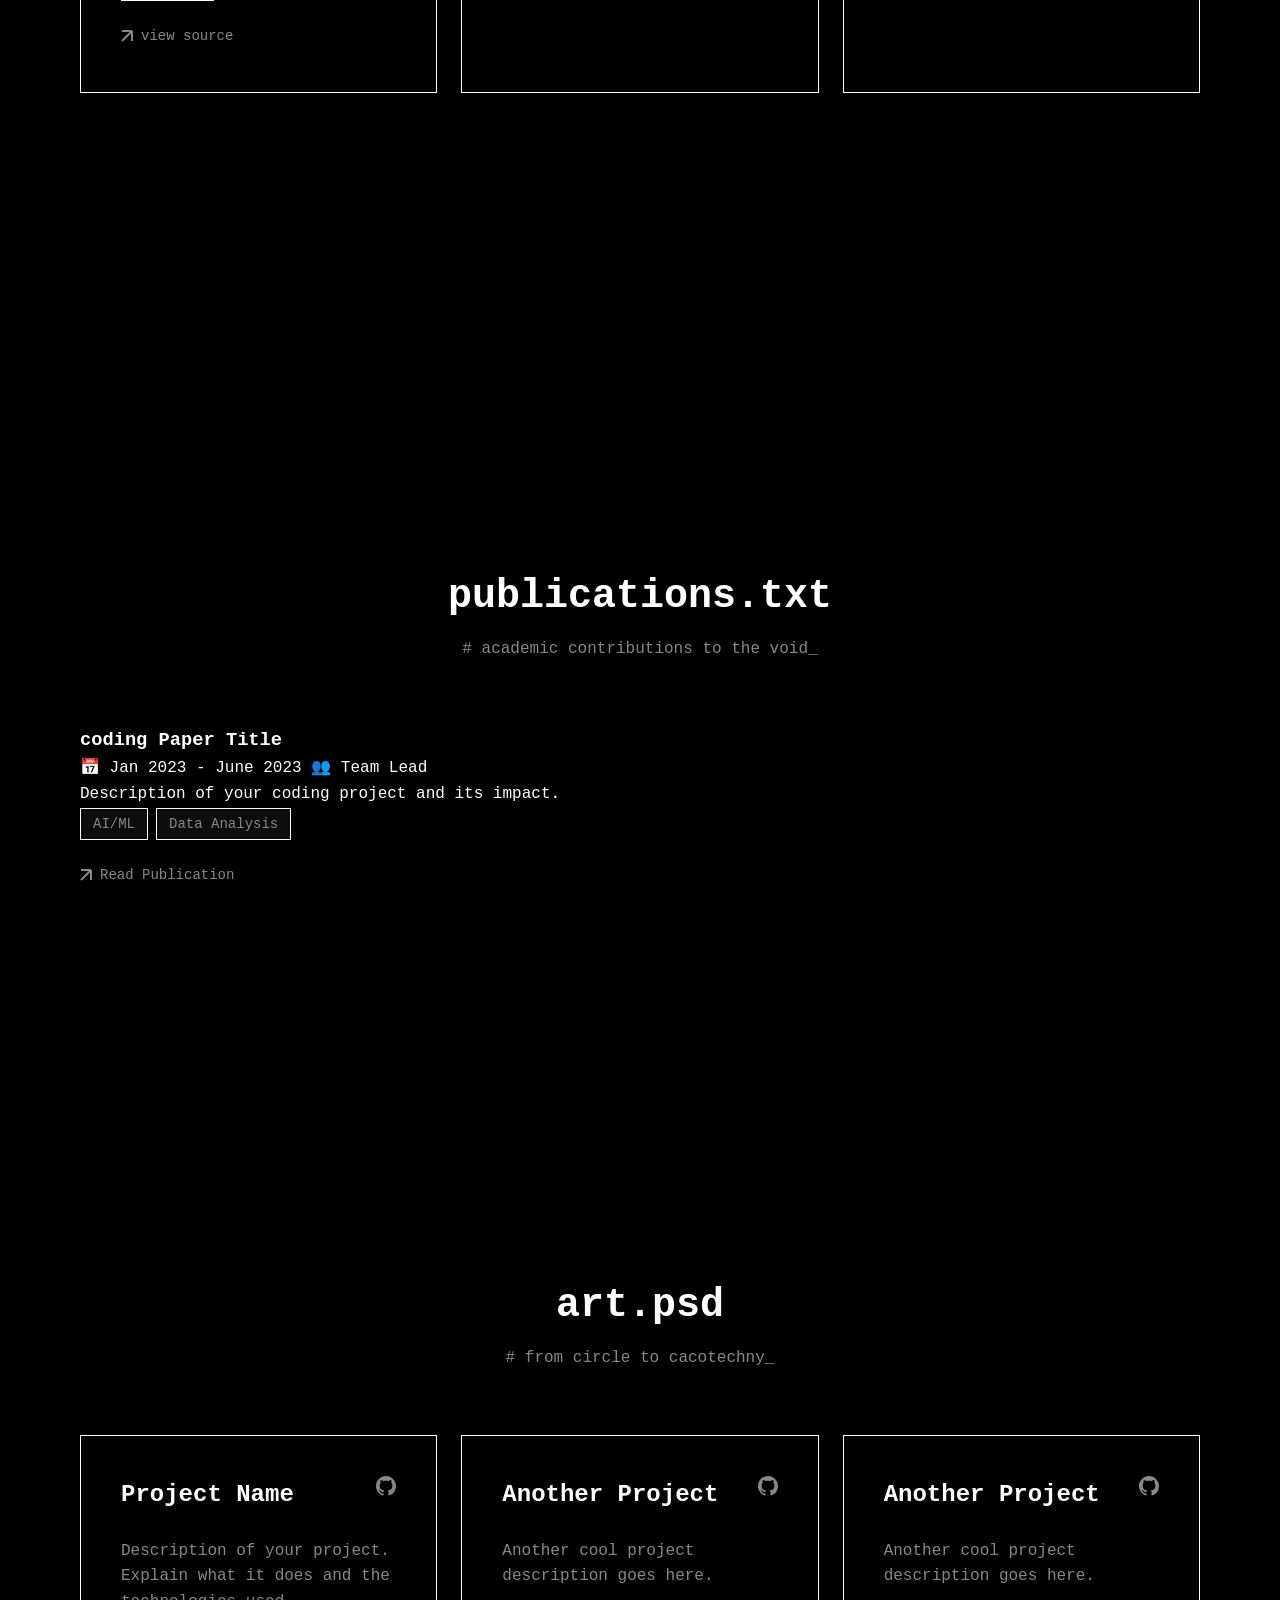
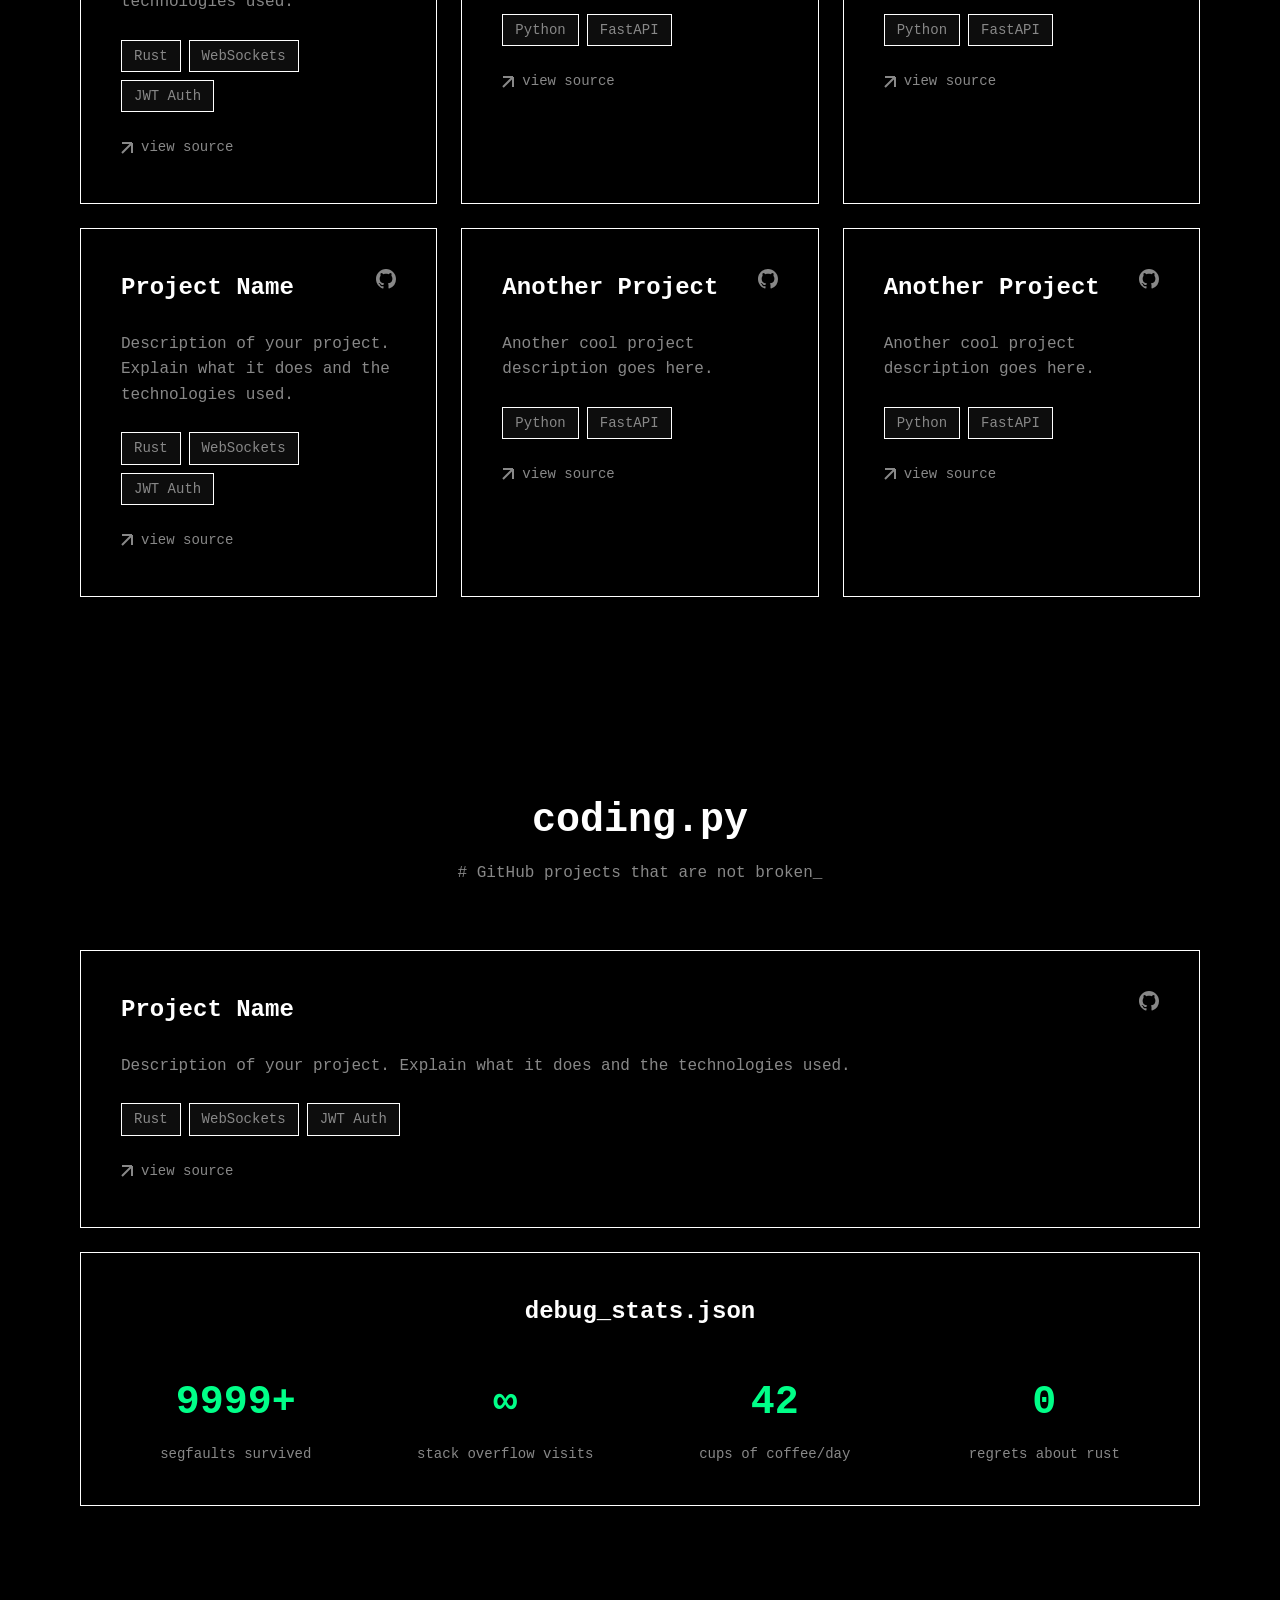
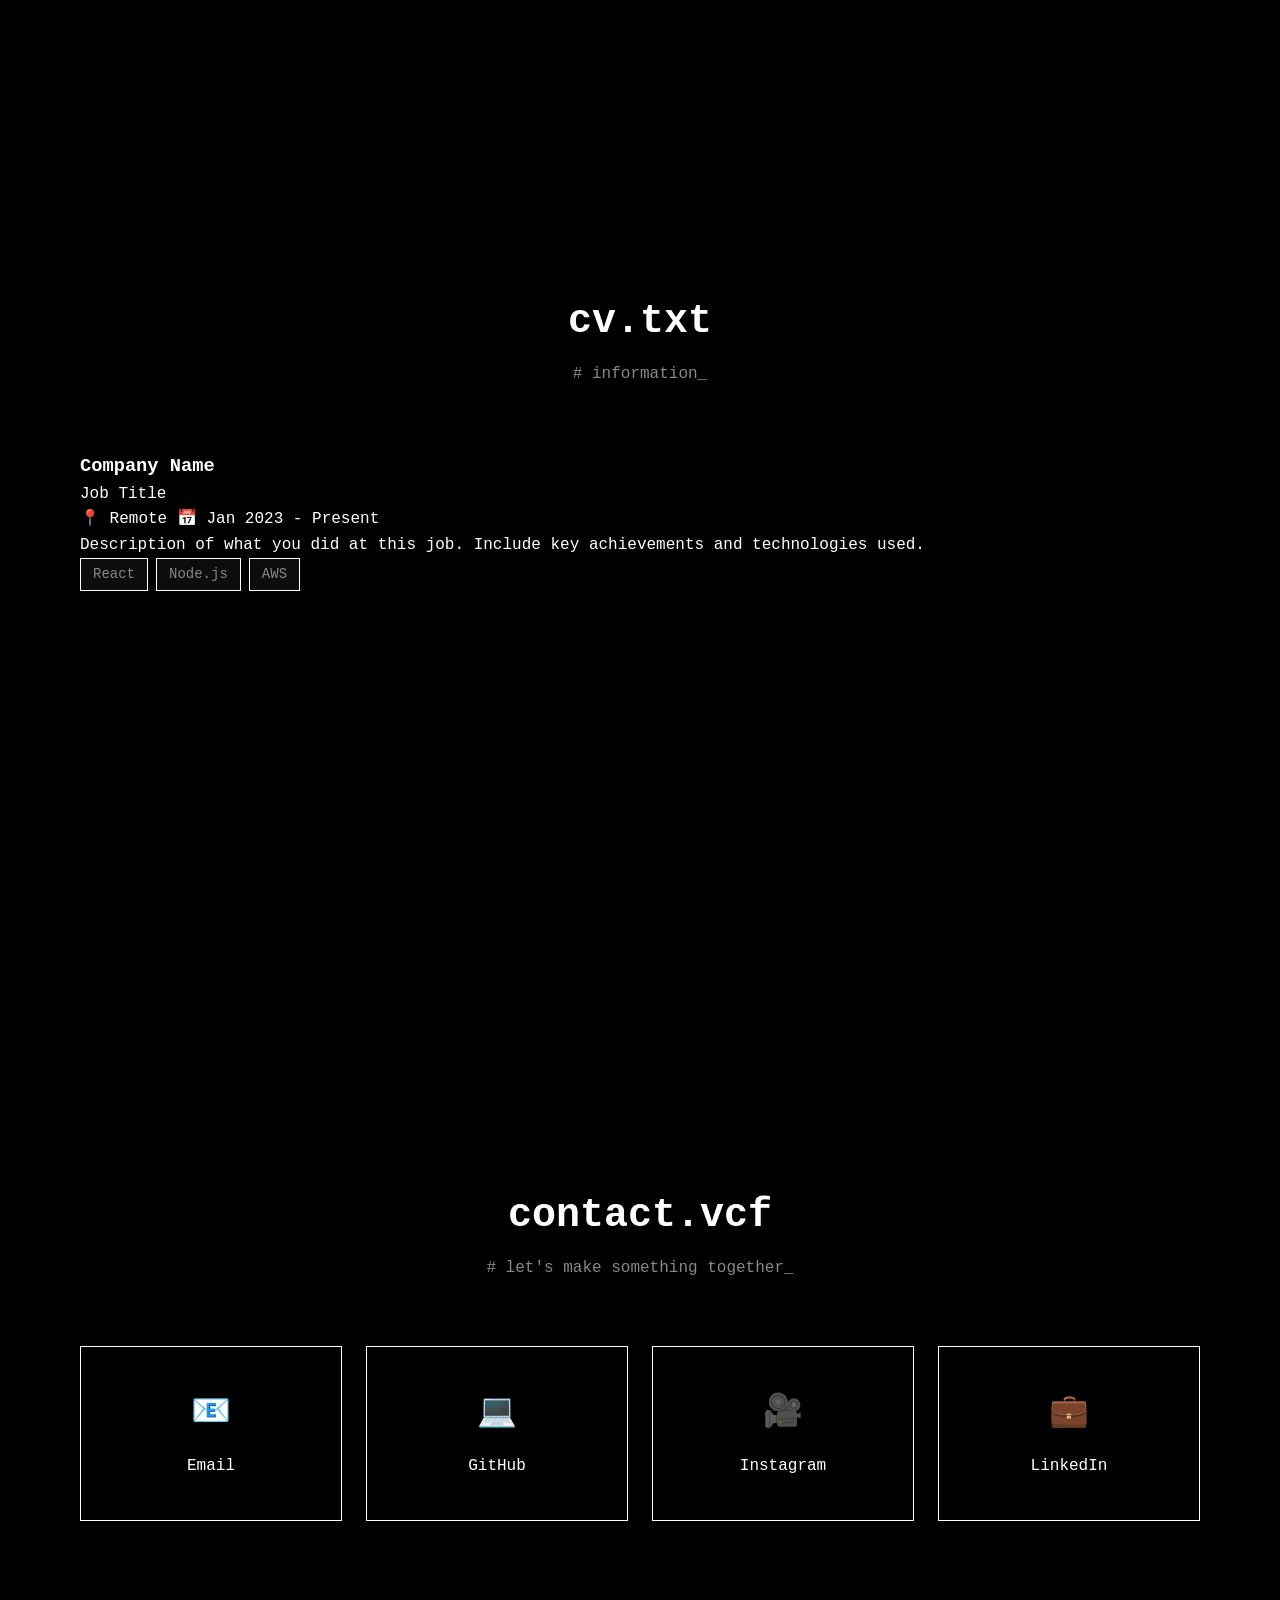
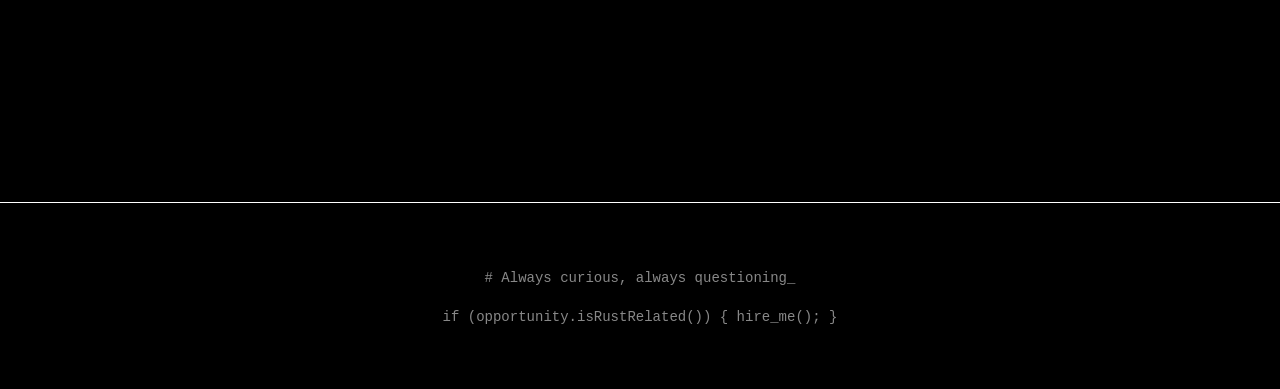
==== commit 71a87745: "Initial Commit" ====
--- a/index.html
+++ b/index.html
@@ -1,33 +1,552 @@
-<!DOCTYPE html> <!-- Declares this as an HTML5 document -->
-<html lang="en"> <!-- Opens the HTML document with English language attribute -->
-<head> <!-- Contains metadata about the document -->
-    <meta charset="UTF-8"> <!-- Sets character encoding to UTF-8 for proper text display -->
-    <meta name="viewport" content="width=device-width, initial-scale=1.0"> <!-- Makes the site responsive on mobile devices -->
-    <title>Victor Cornbert IJnzonides - Portfolio</title> <!-- Sets the browser tab title -->
-    <link rel="stylesheet" href="styles.css"> <!-- Links to the external CSS file for styling -->
-    <link rel="preconnect" href="https://fonts.googleapis.com"> <!-- Preconnects to Google Fonts for faster loading -->
-    <link rel="preconnect" href="https://fonts.gstatic.com" crossorigin> <!-- Preconnects to Google Fonts static content -->
-    <link href="https://fonts.googleapis.com/css2?family=JetBrains+Mono:wght@300;400;500;700&display=swap" rel="stylesheet"> <!-- Imports JetBrains Mono font from Google Fonts -->
+<!DOCTYPE html>
+<html lang="en">
+<head>
+    <meta charset="UTF-8">
+    <meta name="viewport" content="width=device-width, initial-scale=1.0">
+    <title>victorcynzo.exe - Portfolio</title>
+    <link rel="stylesheet" href="styles.css">
+    <link rel="preconnect" href="https:#fonts.googleapis.com">
+    <link rel="preconnect" href="https:#fonts.gstatic.com" crossorigin>
+    <link href="https:#fonts.googleapis.com/css2?family=JetBrains+Mono:wght@400;500;600;700&display=swap" rel="stylesheet">
 </head>
-<body> <!-- Contains the visible content of the webpage -->
-    <div class="container"> <!-- Main container that centers content on the page -->
-        <div class="main-content"> <!-- Container for main square and disclaimer text -->
-            <div class="main-square"> <!-- The central black square with dark grey border -->
-                <h1 class="name">Victor Cornbert IJnzonides</h1> <!-- Main heading displaying the name -->
-                <div class="navigation-boxes"> <!-- Container for the three navigation boxes -->
-                    <a href="academics.html" class="nav-box"> <!-- Link to academics page -->
-                        <span>Academics</span> <!-- Text inside the first navigation box -->
-                    </a>
-                    <a href="art.html" class="nav-box"> <!-- Link to art page -->
-                        <span>Art</span> <!-- Text inside the second navigation box -->
-                    </a>
-                    <a href="me.html" class="nav-box"> <!-- Link to me page -->
-                        <span>Me</span> <!-- Text inside the third navigation box -->
-                    </a>
-                </div> <!-- Closes the navigation boxes container -->
-            </div> <!-- Closes the main square container -->
-            <p class="disclaimer-text">Best viewed on a desktop browser</p> <!-- Disclaimer text underneath the main box -->
-        </div> <!-- Closes the main content container -->
-    </div> <!-- Closes the main container -->
-</body> <!-- Closes the body section -->
-</html> <!-- Closes the HTML document -->+<body>
+    <!-- Navigation -->
+    <nav class="nav">
+        <div class="nav-brand">victorcynzo.exe</div>
+        <div class="nav-links">
+            <a href="#home" class="nav-link active">home</a>
+            <a href="#academics" class="nav-link">academics</a>
+            <a href="#publications" class="nav-link">publications</a>
+            <a href="#art" class="nav-link">art</a>
+            <a href="#coding" class="nav-link">coding</a>
+            <a href="#cv" class="nav-link">cv</a>
+            <a href="#contact" class="nav-link">contact</a>
+        </div>
+    </nav>
+
+    <!-- Home Section -->
+    <section id="home" class="section hero">
+        <div class="hero-content">
+            <h1 class="hero-title">victorcynzo.exe has stopped working</h1>
+            <p class="hero-subtitle"># artist turned academic and coder_</p>
+            <p class="hero-status">status: trying not to get distracted_</p>
+            <div class="hero-buttons">
+                <a href="#academics" class="btn btn-outline">view academics_</a>
+                <a href="#contact" class="btn btn-filled">get in touch_</a>
+            </div>
+
+        </div>
+    </section>
+
+    <!-- academics Section -->
+    <section id="academics" class="section">
+        <div class="section-header">
+            <h2 class="section-title">academics.bib</h2>
+            <p class="section-subtitle"># courses completed == skills gathered_</p>
+        </div>
+        <div class="project-grid">
+            <!-- Project Card 1 -->
+            <div class="project-card">
+                <div class="card-header">
+                    <h3 class="card-title">Project Name</h3>
+                    <svg class="github-icon" width="20" height="20" viewBox="0 0 16 16" fill="currentColor">
+                        <path d="M8 0C3.58 0 0 3.58 0 8c0 3.54 2.29 6.53 5.47 7.59.4.07.55-.17.55-.38 0-.19-.01-.82-.01-1.49-2.01.37-2.53-.49-2.69-.94-.09-.23-.48-.94-.82-1.13-.28-.15-.68-.52-.01-.53.63-.01 1.08.58 1.23.82.72 1.21 1.87.87 2.33.66.07-.52.28-.87.51-1.07-1.78-.2-3.64-.89-3.64-3.95 0-.87.31-1.59.82-2.15-.08-.2-.36-1.02.08-2.12 0 0 .67-.21 2.2.82.64-.18 1.32-.27 2-.27.68 0 1.36.09 2 .27 1.53-1.04 2.2-.82 2.2-.82.44 1.1.16 1.92.08 2.12.51.56.82 1.27.82 2.15 0 3.07-1.87 3.75-3.65 3.95.29.25.54.73.54 1.48 0 1.07-.01 1.93-.01 2.2 0 .21.15.46.55.38A8.013 8.013 0 0016 8c0-4.42-3.58-8-8-8z"/>
+                    </svg>
+                </div>
+                <p class="card-description">Description of your project. Explain what it does and the technologies used.</p>
+                
+                <!-- Optional: Add image (uncomment and add your Imgur link) -->
+                <!-- <img src="https://i.imgur.com/YOUR_IMAGE_ID.jpg" alt="Project screenshot" class="card-image"> -->
+                
+                <!-- Optional: Add YouTube video (uncomment and add your video ID) -->
+                <!-- <div class="card-video">
+                    <iframe src="https://www.youtube.com/embed/YOUR_VIDEO_ID" frameborder="0" allow="accelerometer; autoplay; clipboard-write; encrypted-media; gyroscope; picture-in-picture" allowfullscreen></iframe>
+                </div> -->
+                
+                <div class="card-tags">
+                    <span class="tag">Rust</span>
+                    <span class="tag">WebSockets</span>
+                    <span class="tag">JWT Auth</span>
+                </div>
+                <a href="#" class="card-link">
+                    <svg width="12" height="12" viewBox="0 0 12 12" fill="none">
+                        <path d="M1 11L11 1M11 1H1M11 1V11" stroke="currentColor" stroke-width="2"/>
+                    </svg>
+                    view source
+                </a>
+            </div>
+
+            <!-- Project Card 2 -->
+            <div class="project-card">
+                <div class="card-header">
+                    <h3 class="card-title">Another Project</h3>
+                    <svg class="github-icon" width="20" height="20" viewBox="0 0 16 16" fill="currentColor">
+                        <path d="M8 0C3.58 0 0 3.58 0 8c0 3.54 2.29 6.53 5.47 7.59.4.07.55-.17.55-.38 0-.19-.01-.82-.01-1.49-2.01.37-2.53-.49-2.69-.94-.09-.23-.48-.94-.82-1.13-.28-.15-.68-.52-.01-.53.63-.01 1.08.58 1.23.82.72 1.21 1.87.87 2.33.66.07-.52.28-.87.51-1.07-1.78-.2-3.64-.89-3.64-3.95 0-.87.31-1.59.82-2.15-.08-.2-.36-1.02.08-2.12 0 0 .67-.21 2.2.82.64-.18 1.32-.27 2-.27.68 0 1.36.09 2 .27 1.53-1.04 2.2-.82 2.2-.82.44 1.1.16 1.92.08 2.12.51.56.82 1.27.82 2.15 0 3.07-1.87 3.75-3.65 3.95.29.25.54.73.54 1.48 0 1.07-.01 1.93-.01 2.2 0 .21.15.46.55.38A8.013 8.013 0 0016 8c0-4.42-3.58-8-8-8z"/>
+                    </svg>
+                </div>
+                <p class="card-description">Another cool project description goes here.</p>
+                <div class="card-tags">
+                    <span class="tag">Python</span>
+                    <span class="tag">FastAPI</span>
+                </div>
+                <a href="#" class="card-link">
+                    <svg width="12" height="12" viewBox="0 0 12 12" fill="none">
+                        <path d="M1 11L11 1M11 1H1M11 1V11" stroke="currentColor" stroke-width="2"/>
+                    </svg>
+                    view source
+                </a>
+            </div>
+            <!-- Project Card 3 -->
+            <div class="project-card">
+                <div class="card-header">
+                    <h3 class="card-title">Another Project</h3>
+                    <svg class="github-icon" width="20" height="20" viewBox="0 0 16 16" fill="currentColor">
+                        <path d="M8 0C3.58 0 0 3.58 0 8c0 3.54 2.29 6.53 5.47 7.59.4.07.55-.17.55-.38 0-.19-.01-.82-.01-1.49-2.01.37-2.53-.49-2.69-.94-.09-.23-.48-.94-.82-1.13-.28-.15-.68-.52-.01-.53.63-.01 1.08.58 1.23.82.72 1.21 1.87.87 2.33.66.07-.52.28-.87.51-1.07-1.78-.2-3.64-.89-3.64-3.95 0-.87.31-1.59.82-2.15-.08-.2-.36-1.02.08-2.12 0 0 .67-.21 2.2.82.64-.18 1.32-.27 2-.27.68 0 1.36.09 2 .27 1.53-1.04 2.2-.82 2.2-.82.44 1.1.16 1.92.08 2.12.51.56.82 1.27.82 2.15 0 3.07-1.87 3.75-3.65 3.95.29.25.54.73.54 1.48 0 1.07-.01 1.93-.01 2.2 0 .21.15.46.55.38A8.013 8.013 0 0016 8c0-4.42-3.58-8-8-8z"/>
+                    </svg>
+                </div>
+                <p class="card-description">Another cool project description goes here.</p>
+                <div class="card-tags">
+                    <span class="tag">Python</span>
+                    <span class="tag">FastAPI</span>
+                </div>
+                <a href="#" class="card-link">
+                    <svg width="12" height="12" viewBox="0 0 12 12" fill="none">
+                        <path d="M1 11L11 1M11 1H1M11 1V11" stroke="currentColor" stroke-width="2"/>
+                    </svg>
+                    view source
+                </a>
+            </div>
+        </div>
+    </section>
+
+    <!-- publications Section -->
+    <section id="publications" class="section">
+        <div class="section-header">
+            <h2 class="section-title">publications.txt</h2>
+            <p class="section-subtitle"># academic contributions to the void_</p>
+        </div>
+        <div class="coding-list">
+            <div class="coding-card">
+                <h3 class="coding-title">coding Paper Title</h3>
+                <div class="coding-meta">
+                    <span>📅 Jan 2023 - June 2023</span>
+                    <span>👥 Team Lead</span>
+                </div>
+                <p class="coding-description">
+                    Description of your coding project and its impact.
+                </p>
+                <div class="card-tags">
+                    <span class="tag">AI/ML</span>
+                    <span class="tag">Data Analysis</span>
+                </div>
+                <a href="#" class="card-link">
+                    <svg width="12" height="12" viewBox="0 0 12 12" fill="none">
+                        <path d="M1 11L11 1M11 1H1M11 1V11" stroke="currentColor" stroke-width="2"/>
+                    </svg>
+                    Read Publication
+                </a>
+            </div>
+        </div>
+    </section>
+
+    <!-- art Section -->
+    <section id="art" class="section">
+        <div class="section-header">
+            <h2 class="section-title">art.psd</h2>
+            <p class="section-subtitle"># from circle to cacotechny_</p>
+        </div>
+        <div class="project-grid">
+            <!-- Project Card 1 -->
+            <div class="project-card">
+                <div class="card-header">
+                    <h3 class="card-title">Project Name</h3>
+                    <svg class="github-icon" width="20" height="20" viewBox="0 0 16 16" fill="currentColor">
+                        <path d="M8 0C3.58 0 0 3.58 0 8c0 3.54 2.29 6.53 5.47 7.59.4.07.55-.17.55-.38 0-.19-.01-.82-.01-1.49-2.01.37-2.53-.49-2.69-.94-.09-.23-.48-.94-.82-1.13-.28-.15-.68-.52-.01-.53.63-.01 1.08.58 1.23.82.72 1.21 1.87.87 2.33.66.07-.52.28-.87.51-1.07-1.78-.2-3.64-.89-3.64-3.95 0-.87.31-1.59.82-2.15-.08-.2-.36-1.02.08-2.12 0 0 .67-.21 2.2.82.64-.18 1.32-.27 2-.27.68 0 1.36.09 2 .27 1.53-1.04 2.2-.82 2.2-.82.44 1.1.16 1.92.08 2.12.51.56.82 1.27.82 2.15 0 3.07-1.87 3.75-3.65 3.95.29.25.54.73.54 1.48 0 1.07-.01 1.93-.01 2.2 0 .21.15.46.55.38A8.013 8.013 0 0016 8c0-4.42-3.58-8-8-8z"/>
+                    </svg>
+                </div>
+                <p class="card-description">Description of your project. Explain what it does and the technologies used.</p>
+                
+                <!-- Optional: Add image (uncomment and add your Imgur link) -->
+                <!-- <img src="https://i.imgur.com/YOUR_IMAGE_ID.jpg" alt="Project screenshot" class="card-image"> -->
+                
+                <!-- Optional: Add YouTube video (uncomment and add your video ID) -->
+                <!-- <div class="card-video">
+                    <iframe src="https://www.youtube.com/embed/YOUR_VIDEO_ID" frameborder="0" allow="accelerometer; autoplay; clipboard-write; encrypted-media; gyroscope; picture-in-picture" allowfullscreen></iframe>
+                </div> -->
+                
+                <div class="card-tags">
+                    <span class="tag">Rust</span>
+                    <span class="tag">WebSockets</span>
+                    <span class="tag">JWT Auth</span>
+                </div>
+                <a href="#" class="card-link">
+                    <svg width="12" height="12" viewBox="0 0 12 12" fill="none">
+                        <path d="M1 11L11 1M11 1H1M11 1V11" stroke="currentColor" stroke-width="2"/>
+                    </svg>
+                    view source
+                </a>
+            </div>
+
+            <!-- Project Card 2 -->
+            <div class="project-card">
+                <div class="card-header">
+                    <h3 class="card-title">Another Project</h3>
+                    <svg class="github-icon" width="20" height="20" viewBox="0 0 16 16" fill="currentColor">
+                        <path d="M8 0C3.58 0 0 3.58 0 8c0 3.54 2.29 6.53 5.47 7.59.4.07.55-.17.55-.38 0-.19-.01-.82-.01-1.49-2.01.37-2.53-.49-2.69-.94-.09-.23-.48-.94-.82-1.13-.28-.15-.68-.52-.01-.53.63-.01 1.08.58 1.23.82.72 1.21 1.87.87 2.33.66.07-.52.28-.87.51-1.07-1.78-.2-3.64-.89-3.64-3.95 0-.87.31-1.59.82-2.15-.08-.2-.36-1.02.08-2.12 0 0 .67-.21 2.2.82.64-.18 1.32-.27 2-.27.68 0 1.36.09 2 .27 1.53-1.04 2.2-.82 2.2-.82.44 1.1.16 1.92.08 2.12.51.56.82 1.27.82 2.15 0 3.07-1.87 3.75-3.65 3.95.29.25.54.73.54 1.48 0 1.07-.01 1.93-.01 2.2 0 .21.15.46.55.38A8.013 8.013 0 0016 8c0-4.42-3.58-8-8-8z"/>
+                    </svg>
+                </div>
+                <p class="card-description">Another cool project description goes here.</p>
+                <div class="card-tags">
+                    <span class="tag">Python</span>
+                    <span class="tag">FastAPI</span>
+                </div>
+                <a href="#" class="card-link">
+                    <svg width="12" height="12" viewBox="0 0 12 12" fill="none">
+                        <path d="M1 11L11 1M11 1H1M11 1V11" stroke="currentColor" stroke-width="2"/>
+                    </svg>
+                    view source
+                </a>
+            </div>
+            <!-- Project Card 3 -->
+            <div class="project-card">
+                <div class="card-header">
+                    <h3 class="card-title">Another Project</h3>
+                    <svg class="github-icon" width="20" height="20" viewBox="0 0 16 16" fill="currentColor">
+                        <path d="M8 0C3.58 0 0 3.58 0 8c0 3.54 2.29 6.53 5.47 7.59.4.07.55-.17.55-.38 0-.19-.01-.82-.01-1.49-2.01.37-2.53-.49-2.69-.94-.09-.23-.48-.94-.82-1.13-.28-.15-.68-.52-.01-.53.63-.01 1.08.58 1.23.82.72 1.21 1.87.87 2.33.66.07-.52.28-.87.51-1.07-1.78-.2-3.64-.89-3.64-3.95 0-.87.31-1.59.82-2.15-.08-.2-.36-1.02.08-2.12 0 0 .67-.21 2.2.82.64-.18 1.32-.27 2-.27.68 0 1.36.09 2 .27 1.53-1.04 2.2-.82 2.2-.82.44 1.1.16 1.92.08 2.12.51.56.82 1.27.82 2.15 0 3.07-1.87 3.75-3.65 3.95.29.25.54.73.54 1.48 0 1.07-.01 1.93-.01 2.2 0 .21.15.46.55.38A8.013 8.013 0 0016 8c0-4.42-3.58-8-8-8z"/>
+                    </svg>
+                </div>
+                <p class="card-description">Another cool project description goes here.</p>
+                <div class="card-tags">
+                    <span class="tag">Python</span>
+                    <span class="tag">FastAPI</span>
+                </div>
+                <a href="#" class="card-link">
+                    <svg width="12" height="12" viewBox="0 0 12 12" fill="none">
+                        <path d="M1 11L11 1M11 1H1M11 1V11" stroke="currentColor" stroke-width="2"/>
+                    </svg>
+                    view source
+                </a>
+            </div>
+            <!-- Project Card 1 -->
+            <div class="project-card">
+                <div class="card-header">
+                    <h3 class="card-title">Project Name</h3>
+                    <svg class="github-icon" width="20" height="20" viewBox="0 0 16 16" fill="currentColor">
+                        <path d="M8 0C3.58 0 0 3.58 0 8c0 3.54 2.29 6.53 5.47 7.59.4.07.55-.17.55-.38 0-.19-.01-.82-.01-1.49-2.01.37-2.53-.49-2.69-.94-.09-.23-.48-.94-.82-1.13-.28-.15-.68-.52-.01-.53.63-.01 1.08.58 1.23.82.72 1.21 1.87.87 2.33.66.07-.52.28-.87.51-1.07-1.78-.2-3.64-.89-3.64-3.95 0-.87.31-1.59.82-2.15-.08-.2-.36-1.02.08-2.12 0 0 .67-.21 2.2.82.64-.18 1.32-.27 2-.27.68 0 1.36.09 2 .27 1.53-1.04 2.2-.82 2.2-.82.44 1.1.16 1.92.08 2.12.51.56.82 1.27.82 2.15 0 3.07-1.87 3.75-3.65 3.95.29.25.54.73.54 1.48 0 1.07-.01 1.93-.01 2.2 0 .21.15.46.55.38A8.013 8.013 0 0016 8c0-4.42-3.58-8-8-8z"/>
+                    </svg>
+                </div>
+                <p class="card-description">Description of your project. Explain what it does and the technologies used.</p>
+                
+                <!-- Optional: Add image (uncomment and add your Imgur link) -->
+                <!-- <img src="https://i.imgur.com/YOUR_IMAGE_ID.jpg" alt="Project screenshot" class="card-image"> -->
+                
+                <!-- Optional: Add YouTube video (uncomment and add your video ID) -->
+                <!-- <div class="card-video">
+                    <iframe src="https://www.youtube.com/embed/YOUR_VIDEO_ID" frameborder="0" allow="accelerometer; autoplay; clipboard-write; encrypted-media; gyroscope; picture-in-picture" allowfullscreen></iframe>
+                </div> -->
+                
+                <div class="card-tags">
+                    <span class="tag">Rust</span>
+                    <span class="tag">WebSockets</span>
+                    <span class="tag">JWT Auth</span>
+                </div>
+                <a href="#" class="card-link">
+                    <svg width="12" height="12" viewBox="0 0 12 12" fill="none">
+                        <path d="M1 11L11 1M11 1H1M11 1V11" stroke="currentColor" stroke-width="2"/>
+                    </svg>
+                    view source
+                </a>
+            </div>
+
+            <!-- Project Card 2 -->
+            <div class="project-card">
+                <div class="card-header">
+                    <h3 class="card-title">Another Project</h3>
+                    <svg class="github-icon" width="20" height="20" viewBox="0 0 16 16" fill="currentColor">
+                        <path d="M8 0C3.58 0 0 3.58 0 8c0 3.54 2.29 6.53 5.47 7.59.4.07.55-.17.55-.38 0-.19-.01-.82-.01-1.49-2.01.37-2.53-.49-2.69-.94-.09-.23-.48-.94-.82-1.13-.28-.15-.68-.52-.01-.53.63-.01 1.08.58 1.23.82.72 1.21 1.87.87 2.33.66.07-.52.28-.87.51-1.07-1.78-.2-3.64-.89-3.64-3.95 0-.87.31-1.59.82-2.15-.08-.2-.36-1.02.08-2.12 0 0 .67-.21 2.2.82.64-.18 1.32-.27 2-.27.68 0 1.36.09 2 .27 1.53-1.04 2.2-.82 2.2-.82.44 1.1.16 1.92.08 2.12.51.56.82 1.27.82 2.15 0 3.07-1.87 3.75-3.65 3.95.29.25.54.73.54 1.48 0 1.07-.01 1.93-.01 2.2 0 .21.15.46.55.38A8.013 8.013 0 0016 8c0-4.42-3.58-8-8-8z"/>
+                    </svg>
+                </div>
+                <p class="card-description">Another cool project description goes here.</p>
+                <div class="card-tags">
+                    <span class="tag">Python</span>
+                    <span class="tag">FastAPI</span>
+                </div>
+                <a href="#" class="card-link">
+                    <svg width="12" height="12" viewBox="0 0 12 12" fill="none">
+                        <path d="M1 11L11 1M11 1H1M11 1V11" stroke="currentColor" stroke-width="2"/>
+                    </svg>
+                    view source
+                </a>
+            </div>
+            <!-- Project Card 3 -->
+            <div class="project-card">
+                <div class="card-header">
+                    <h3 class="card-title">Another Project</h3>
+                    <svg class="github-icon" width="20" height="20" viewBox="0 0 16 16" fill="currentColor">
+                        <path d="M8 0C3.58 0 0 3.58 0 8c0 3.54 2.29 6.53 5.47 7.59.4.07.55-.17.55-.38 0-.19-.01-.82-.01-1.49-2.01.37-2.53-.49-2.69-.94-.09-.23-.48-.94-.82-1.13-.28-.15-.68-.52-.01-.53.63-.01 1.08.58 1.23.82.72 1.21 1.87.87 2.33.66.07-.52.28-.87.51-1.07-1.78-.2-3.64-.89-3.64-3.95 0-.87.31-1.59.82-2.15-.08-.2-.36-1.02.08-2.12 0 0 .67-.21 2.2.82.64-.18 1.32-.27 2-.27.68 0 1.36.09 2 .27 1.53-1.04 2.2-.82 2.2-.82.44 1.1.16 1.92.08 2.12.51.56.82 1.27.82 2.15 0 3.07-1.87 3.75-3.65 3.95.29.25.54.73.54 1.48 0 1.07-.01 1.93-.01 2.2 0 .21.15.46.55.38A8.013 8.013 0 0016 8c0-4.42-3.58-8-8-8z"/>
+                    </svg>
+                </div>
+                <p class="card-description">Another cool project description goes here.</p>
+                <div class="card-tags">
+                    <span class="tag">Python</span>
+                    <span class="tag">FastAPI</span>
+                </div>
+                <a href="#" class="card-link">
+                    <svg width="12" height="12" viewBox="0 0 12 12" fill="none">
+                        <path d="M1 11L11 1M11 1H1M11 1V11" stroke="currentColor" stroke-width="2"/>
+                    </svg>
+                    view source
+                </a>
+            </div>
+        </div>
+    </section>
+
+    <!-- coding Section -->
+    <section id="coding" class="section">
+        <div class="section-header">
+            <h2 class="section-title">coding.py</h2>
+            <p class="section-subtitle"># GitHub projects that are not broken_</p>
+        </div>
+        <div class="project-card">
+                <div class="card-header">
+                    <h3 class="card-title">Project Name</h3>
+                    <svg class="github-icon" width="20" height="20" viewBox="0 0 16 16" fill="currentColor">
+                        <path d="M8 0C3.58 0 0 3.58 0 8c0 3.54 2.29 6.53 5.47 7.59.4.07.55-.17.55-.38 0-.19-.01-.82-.01-1.49-2.01.37-2.53-.49-2.69-.94-.09-.23-.48-.94-.82-1.13-.28-.15-.68-.52-.01-.53.63-.01 1.08.58 1.23.82.72 1.21 1.87.87 2.33.66.07-.52.28-.87.51-1.07-1.78-.2-3.64-.89-3.64-3.95 0-.87.31-1.59.82-2.15-.08-.2-.36-1.02.08-2.12 0 0 .67-.21 2.2.82.64-.18 1.32-.27 2-.27.68 0 1.36.09 2 .27 1.53-1.04 2.2-.82 2.2-.82.44 1.1.16 1.92.08 2.12.51.56.82 1.27.82 2.15 0 3.07-1.87 3.75-3.65 3.95.29.25.54.73.54 1.48 0 1.07-.01 1.93-.01 2.2 0 .21.15.46.55.38A8.013 8.013 0 0016 8c0-4.42-3.58-8-8-8z"/>
+                    </svg>
+                </div>
+                <p class="card-description">Description of your project. Explain what it does and the technologies used.</p>
+                
+                <!-- Optional: Add image (uncomment and add your Imgur link) -->
+                <!-- <img src="https://i.imgur.com/YOUR_IMAGE_ID.jpg" alt="Project screenshot" class="card-image"> -->
+                
+                <!-- Optional: Add YouTube video (uncomment and add your video ID) -->
+                <!-- <div class="card-video">
+                    <iframe src="https://www.youtube.com/embed/YOUR_VIDEO_ID" frameborder="0" allow="accelerometer; autoplay; clipboard-write; encrypted-media; gyroscope; picture-in-picture" allowfullscreen></iframe>
+                </div> -->
+                
+                <div class="card-tags">
+                    <span class="tag">Rust</span>
+                    <span class="tag">WebSockets</span>
+                    <span class="tag">JWT Auth</span>
+                </div>
+                <a href="#" class="card-link">
+                    <svg width="12" height="12" viewBox="0 0 12 12" fill="none">
+                        <path d="M1 11L11 1M11 1H1M11 1V11" stroke="currentColor" stroke-width="2"/>
+                    </svg>
+                    view source
+                </a>
+            </div>
+
+        <!-- Debug Stats -->
+        <div class="debug-stats">
+            <h3 class="debug-stats-title">debug_stats.json</h3>
+            <div class="stats-grid">
+                <div class="stat">
+                    <div class="stat-value">9999+</div>
+                    <div class="stat-label">segfaults survived</div>
+                </div>
+                <div class="stat">
+                    <div class="stat-value">∞</div>
+                    <div class="stat-label">stack overflow visits</div>
+                </div>
+                <div class="stat">
+                    <div class="stat-value">42</div>
+                    <div class="stat-label">cups of coffee/day</div>
+                </div>
+                <div class="stat">
+                    <div class="stat-value">0</div>
+                    <div class="stat-label">regrets about rust</div>
+                </div>
+            </div>
+        </div>
+    </section>
+
+    <!-- cv Section -->
+    <section id="cv" class="section">
+        <div class="section-header">
+            <h2 class="section-title">cv.txt</h2>
+            <p class="section-subtitle"># information_</p>
+        </div>
+        <div class="publications-list">
+            <div class="publications-card">
+                <div class="publications-header">
+                    <div>
+                        <h3 class="publications-company">Company Name</h3>
+                        <p class="publications-role">Job Title</p>
+                    </div>
+                    <div class="publications-meta">
+                        <span class="publications-location">📍 Remote</span>
+                        <span class="publications-date">📅 Jan 2023 - Present</span>
+                    </div>
+                </div>
+                <p class="publications-description">
+                    Description of what you did at this job. Include key achievements and technologies used.
+                </p>
+                <div class="card-tags">
+                    <span class="tag">React</span>
+                    <span class="tag">Node.js</span>
+                    <span class="tag">AWS</span>
+                </div>
+            </div>
+        </div>
+    </section>
+
+    <!-- Contact Section -->
+    <section id="contact" class="section">
+        <div class="section-header">
+            <h2 class="section-title">contact.vcf</h2>
+            <p class="section-subtitle"># let's make something together_</p>
+        </div>
+        <div class="contact-grid">
+            <a href="mailto:your.email@example.com" class="contact-card">
+                <span class="contact-icon">📧</span>
+                <span>Email</span>
+            </a>
+            <a href="https://github.com/victorcynzo" class="contact-card" target="_blank" rel="noopener noreferrer">
+                <span class="contact-icon">💻</span>
+                <span>GitHub</span>
+            </a>
+            <a href="https://www.instagram.com/victorynzonides/" class="contact-card" target="_blank" rel="noopener noreferrer">
+                <span class="contact-icon">🎥</span>
+                <span>Instagram</span>
+            </a>
+            <a href="https://www.linkedin.com/in/victor-ijnzonides-629a6612a/" class="contact-card" target="_blank" rel="noopener noreferrer">
+                <span class="contact-icon">💼</span>
+                <span>LinkedIn</span>
+            </a>
+        </div>
+    </section>
+
+    <!-- Footer -->
+    <footer class="footer">
+        <p># Always curious, always questioning_</p>
+        <p class="footer-code">if (opportunity.isRustRelated()) { hire_me(); }</p>
+    </footer>
+
+    <script src="script.js"></script>
+</body>
+</html>
+
+<!-- Types of subpage blocks: -->
+<!-- Project Card 1 -->
+            <!-- <div class="project-card">
+                <div class="card-header">
+                    <h3 class="card-title">Project Name</h3>
+                    <svg class="github-icon" width="20" height="20" viewBox="0 0 16 16" fill="currentColor">
+                        <path d="M8 0C3.58 0 0 3.58 0 8c0 3.54 2.29 6.53 5.47 7.59.4.07.55-.17.55-.38 0-.19-.01-.82-.01-1.49-2.01.37-2.53-.49-2.69-.94-.09-.23-.48-.94-.82-1.13-.28-.15-.68-.52-.01-.53.63-.01 1.08.58 1.23.82.72 1.21 1.87.87 2.33.66.07-.52.28-.87.51-1.07-1.78-.2-3.64-.89-3.64-3.95 0-.87.31-1.59.82-2.15-.08-.2-.36-1.02.08-2.12 0 0 .67-.21 2.2.82.64-.18 1.32-.27 2-.27.68 0 1.36.09 2 .27 1.53-1.04 2.2-.82 2.2-.82.44 1.1.16 1.92.08 2.12.51.56.82 1.27.82 2.15 0 3.07-1.87 3.75-3.65 3.95.29.25.54.73.54 1.48 0 1.07-.01 1.93-.01 2.2 0 .21.15.46.55.38A8.013 8.013 0 0016 8c0-4.42-3.58-8-8-8z"/>
+                    </svg>
+                </div>
+                <p class="card-description">Description of your project. Explain what it does and the technologies used.</p>
+                
+                <!-- Optional: Add image (uncomment and add your Imgur link) -->
+                <!-- <img src="https://i.imgur.com/YOUR_IMAGE_ID.jpg" alt="Project screenshot" class="card-image"> -->
+                
+                <!-- Optional: Add YouTube video (uncomment and add your video ID) -->
+                <!-- <div class="card-video">
+                    <iframe src="https://www.youtube.com/embed/YOUR_VIDEO_ID" frameborder="0" allow="accelerometer; autoplay; clipboard-write; encrypted-media; gyroscope; picture-in-picture" allowfullscreen></iframe>
+                </div> -->
+                
+                <!-- <div class="card-tags">
+                    <span class="tag">Rust</span>
+                    <span class="tag">WebSockets</span>
+                    <span class="tag">JWT Auth</span>
+                </div>
+                <a href="#" class="card-link">
+                    <svg width="12" height="12" viewBox="0 0 12 12" fill="none">
+                        <path d="M1 11L11 1M11 1H1M11 1V11" stroke="currentColor" stroke-width="2"/>
+                    </svg>
+                    view source
+                </a>
+            </div> -->
+
+<!-- <div class="coding-list">
+            <div class="coding-card">
+                <h3 class="coding-title">coding Paper Title</h3>
+                <div class="coding-meta">
+                    <span>📅 Jan 2023 - June 2023</span>
+                    <span>👥 Team Lead</span>
+                </div>
+                <p class="coding-description">
+                    Description of your coding project and its impact.
+                </p>
+                <div class="card-tags">
+                    <span class="tag">AI/ML</span>
+                    <span class="tag">Data Analysis</span>
+                </div>
+                <a href="#" class="card-link">
+                    <svg width="12" height="12" viewBox="0 0 12 12" fill="none">
+                        <path d="M1 11L11 1M11 1H1M11 1V11" stroke="currentColor" stroke-width="2"/>
+                    </svg>
+                    Read Publication
+                </a>
+            </div>
+        </div> -->
+
+<!-- art Section -->
+    <!-- <section id="art" class="section">
+        <div class="section-header">
+            <h2 class="section-title">art.psd</h2>
+            <p class="section-subtitle"># from circle to cacotechny</p>
+        </div>
+        <div class="art-grid">
+            <div class="skill-category">
+                <h3 class="skill-category-title">💻 Languages</h3>
+                <ul class="skill-list">
+                    <li>→ Rust (obsessed)</li>
+                    <li>→ Python</li>
+                    <li>→ JavaScript</li>
+                    <li>→ TypeScript</li>
+                </ul>
+            </div>
+            <div class="skill-category">
+                <h3 class="skill-category-title">🔧 Frameworks & Libraries</h3>
+                <ul class="skill-list">
+                    <li>→ React</li>
+                    <li>→ Node.js</li>
+                    <li>→ FastAPI</li>
+                    <li>→ Actix Web</li>
+                </ul>
+            </div>
+            <div class="skill-category">
+                <h3 class="skill-category-title">🧪 Testing Tools</h3>
+                <ul class="skill-list">
+                    <li>→ Jest</li>
+                    <li>→ Pytest</li>
+                    <li>→ Mocha</li>
+                </ul>
+            </div>
+        </div> -->
+
+<!-- <div class="publications-list">
+            <div class="publications-card">
+                <div class="publications-header">
+                    <div>
+                        <h3 class="publications-company">Company Name</h3>
+                        <p class="publications-role">Job Title</p>
+                    </div>
+                    <div class="publications-meta">
+                        <span class="publications-location">📍 Remote</span>
+                        <span class="publications-date">📅 Jan 2023 - Present</span>
+                    </div>
+                </div>
+                <p class="publications-description">
+                    Description of what you did at this job. Include key achievements and technologies used.
+                </p>
+                <div class="card-tags">
+                    <span class="tag">React</span>
+                    <span class="tag">Node.js</span>
+                    <span class="tag">AWS</span>
+                </div>
+            </div>
+        </div> -->
+
+<!-- <div class="cv-list">
+            <div class="cv-card">
+                <h3 class="cv-title">cv Post Title</h3>
+                <p class="cv-date">📅 Nov 15, 2024</p>
+                <p class="cv-excerpt">A short excerpt from your cv post...</p>
+                <a href="#" class="card-link">
+                    Read more →
+                </a>
+            </div>
+        </div> -->
--- a/styles.css
+++ b/styles.css
@@ -1,512 +1,638 @@
-/* Reset default browser styles and set base font */
+/* ===== VARIABLES ===== */
+/* Edit these to customize colors, spacing, and fonts */
+:root {
+    /* Colors - Change these to match your preference */
+    --bg-color: #000000;
+    --text-color: #ffffff;
+    --text-secondary: #888888;
+    --accent-color: #00ff88;
+    --accent-hover: #00cc6a;
+    --card-bg: #000000;
+    --border-color: #ffffff;
+    --border-hover: #ffffff;
+    
+    /* Spacing - Adjust for tighter/looser layout */
+    --spacing-xs: 0.5rem;
+    --spacing-sm: 1rem;
+    --spacing-md: 1.5rem;
+    --spacing-lg: 2.5rem;
+    --spacing-xl: 4rem;
+    --spacing-xxl: 6rem;
+    
+    /* Font sizes - Make text bigger/smaller */
+    --font-size-base: 16px;
+    --font-size-sm: 0.875rem;
+    --font-size-md: 1rem;
+    --font-size-lg: 1.125rem;
+    --font-size-xl: 1.5rem;
+    --font-size-xxl: 2.5rem;
+    --font-size-hero: 3.5rem;
+    
+    /* Container width */
+    --container-width: 1200px;
+}
+
+/* ===== RESET & BASE STYLES ===== */
 * {
     margin: 0;
-    /* Removes default margin from all elements */
     padding: 0;
-    /* Removes default padding from all elements */
     box-sizing: border-box;
-    /* Makes padding and border included in element's total width and height */
-}
-
-/* Set the font family for the entire document */
+}
+
+html {
+    scroll-behavior: smooth;
+}
+
 body {
     font-family: 'JetBrains Mono', monospace;
-    /* Sets JetBrains Mono as the primary font with monospace fallback */
-    background-color: black;
-    /* Sets the background color to black */
-    color: white;
-    /* Sets the default text color to white */
-    height: 100vh;
-    /* Makes the body take up the full viewport height */
+    font-size: var(--font-size-base);
+    background-color: var(--bg-color);
+    color: var(--text-color);
+    line-height: 1.6;
+    -webkit-font-smoothing: antialiased;
+}
+
+/* ===== NAVIGATION ===== */
+.nav {
+    position: sticky;
+    top: 0;
+    background-color: var(--bg-color);
+    border-bottom: 1px solid var(--border-color);
+    padding: var(--spacing-md) var(--spacing-lg);
+    display: flex;
+    justify-content: space-between;
+    align-items: center;
+    z-index: 1000;
+}
+
+.nav-brand {
+    font-size: var(--font-size-lg);
+    font-weight: 700;
+    color: var(--text-color);
+}
+
+.nav-links {
+    display: flex;
+    gap: var(--spacing-md);
+}
+
+.nav-link {
+    color: var(--text-secondary);
+    text-decoration: none;
+    font-size: var(--font-size-sm);
+    transition: color 0.2s ease;
+    position: relative;
+}
+
+.nav-link:hover,
+.nav-link.active {
+    color: var(--text-color);
+}
+
+.nav-link.active::after {
+    content: '';
+    position: absolute;
+    bottom: -0.5rem;
+    left: 0;
+    right: 0;
+    height: 2px;
+    background-color: var(--text-color);
+}
+
+/* ===== SECTIONS ===== */
+.section {
+    max-width: var(--container-width);
+    margin: 0 auto;
+    padding: var(--spacing-xxl) var(--spacing-lg);
+    min-height: 100vh;
+    display: flex;
+    flex-direction: column;
+    justify-content: center;
+}
+
+.section-header {
+    margin-bottom: var(--spacing-xl);
+    text-align: center;
+}
+
+.section-title {
+    font-size: var(--font-size-xxl);
+    font-weight: 700;
+    margin-bottom: var(--spacing-xs);
+    color: var(--text-color);
+}
+
+.section-subtitle {
+    font-size: var(--font-size-md);
+    color: var(--text-secondary);
+}
+
+/* ===== HERO SECTION ===== */
+.hero {
+    text-align: center;
+}
+
+.hero-content {
+    max-width: 900px;
+    margin: 0 auto;
+}
+
+.hero-title {
+    font-size: var(--font-size-hero);
+    font-weight: 700;
+    margin-bottom: var(--spacing-md);
+    line-height: 1.2;
+}
+
+.hero-subtitle {
+    font-size: var(--font-size-lg);
+    color: var(--text-secondary);
+    margin-bottom: var(--spacing-sm);
+}
+
+.hero-status {
+    font-size: var(--font-size-md);
+    color: var(--accent-color);
+    margin-bottom: var(--spacing-lg);
+}
+
+.hero-buttons {
+    display: flex;
+    gap: var(--spacing-md);
+    justify-content: center;
+    margin-bottom: var(--spacing-lg);
+}
+
+.btn {
+    padding: 0.75rem 1.5rem;
+    font-family: 'JetBrains Mono', monospace;
+    font-size: var(--font-size-md);
+    text-decoration: none;
+    border-radius: 4px;
+    transition: all 0.2s ease;
+    cursor: pointer;
+}
+
+.btn-outline {
+    color: var(--text-color);
+    border: 1px solid var(--border-color);
+    background: transparent;
+}
+
+.btn-outline:hover {
+    border-color: var(--text-color);
+}
+
+.btn-filled {
+    color: var(--bg-color);
+    background-color: var(--text-color);
+    border: 1px solid var(--text-color);
+}
+
+.btn-filled:hover {
+    background-color: var(--text-secondary);
+    border-color: var(--text-secondary);
+}
+
+.hero-hint {
+    font-size: var(--font-size-sm);
+    color: var(--text-secondary);
+}
+
+/* ===== PROJECT CARDS ===== */
+.project-grid {
+    display: grid;
+    grid-template-columns: repeat(3, 1fr);
+    gap: var(--spacing-md);
+}
+
+.project-card {
+    background-color: var(--card-bg);
+    border: 1px solid var(--border-color);
+    padding: var(--spacing-lg);
+    transition: all 0.3s ease;
+    position: relative;
+}
+
+.project-card:hover {
+    border-width: 2px;
+    border-color: var(--border-hover);
+    box-shadow: 0 0 20px rgba(255, 255, 255, 0.5);
+    padding: calc(var(--spacing-lg) - 1px);
+}
+
+.project-card:hover .card-title {
+    color: var(--accent-color);
+}
+
+.card-header {
+    display: flex;
+    justify-content: space-between;
+    align-items: flex-start;
+    margin-bottom: var(--spacing-md);
+}
+
+.card-title {
+    font-size: var(--font-size-xl);
+    font-weight: 600;
+    color: var(--text-color);
+    transition: color 0.3s ease;
+}
+
+.github-icon {
+    color: var(--text-secondary);
+    transition: color 0.3s ease;
+}
+
+.project-card:hover .github-icon {
+    color: var(--accent-color);
+}
+
+.card-description {
+    font-size: var(--font-size-md);
+    color: var(--text-secondary);
+    margin-bottom: var(--spacing-md);
+    line-height: 1.6;
+}
+
+.card-image {
+    width: 100%;
+    height: auto;
+    margin: var(--spacing-md) 0;
+    border: 1px solid var(--border-color);
+}
+
+.card-video {
+    position: relative;
+    padding-bottom: 56.25%;
+    height: 0;
     overflow: hidden;
-    /* Prevents scrollbars from appearing */
-}
-
-/* Main container that centers content */
-.container {
-    display: flex;
-    /* Uses flexbox layout */
-    justify-content: center;
-    /* Centers content horizontally */
+    margin: var(--spacing-md) 0;
+    border: 1px solid var(--border-color);
+}
+
+.card-video iframe {
+    position: absolute;
+    top: 0;
+    left: 0;
+    width: 100%;
+    height: 100%;
+}
+
+.card-tags {
+    display: flex;
+    flex-wrap: wrap;
+    gap: var(--spacing-xs);
+    margin-bottom: var(--spacing-md);
+}
+
+.tag {
+    font-size: var(--font-size-sm);
+    padding: 0.25rem 0.75rem;
+    background-color: rgba(255, 255, 255, 0.05);
+    border: 1px solid var(--border-color);
+    color: var(--text-secondary);
+}
+
+.card-link {
+    display: inline-flex;
     align-items: center;
-    /* Centers content vertically */
-    height: 100vh;
-    /* Takes up full viewport height */
-    width: 100vw;
-    /* Takes up full viewport width */
-}
-
-/* Container for main square and disclaimer text */
-.main-content {
-    display: flex;
-    /* Uses flexbox layout */
+    gap: 0.5rem;
+    color: var(--text-secondary);
+    text-decoration: none;
+    font-size: var(--font-size-sm);
+    transition: color 0.2s ease;
+}
+
+.card-link:hover {
+    color: var(--accent-color);
+}
+
+.card-link svg {
+    transition: transform 0.2s ease;
+}
+
+.card-link:hover svg {
+    transform: translate(2px, -2px);
+}
+
+/* ===== EXPERIENCE SECTION ===== */
+.experience-list {
+    display: flex;
     flex-direction: column;
-    /* Stacks main square and disclaimer vertically */
+    gap: var(--spacing-lg);
+}
+
+.experience-card {
+    border: 1px solid var(--border-color);
+    padding: var(--spacing-lg);
+    transition: all 0.3s ease;
+}
+
+.experience-card:hover {
+    border-width: 2px;
+    border-color: var(--border-hover);
+    box-shadow: 0 0 20px rgba(255, 255, 255, 0.5);
+    padding: calc(var(--spacing-lg) - 1px);
+}
+
+.experience-card:hover .experience-company {
+    color: var(--accent-color);
+}
+
+.experience-header {
+    display: flex;
+    justify-content: space-between;
+    align-items: flex-start;
+    margin-bottom: var(--spacing-md);
+    flex-wrap: wrap;
+    gap: var(--spacing-sm);
+}
+
+.experience-company {
+    font-size: var(--font-size-xl);
+    font-weight: 600;
+    margin-bottom: var(--spacing-xs);
+    transition: color 0.3s ease;
+}
+
+.experience-role {
+    font-size: var(--font-size-md);
+    color: var(--accent-color);
+}
+
+.experience-meta {
+    display: flex;
+    flex-direction: column;
+    align-items: flex-end;
+    gap: 0.25rem;
+    font-size: var(--font-size-sm);
+    color: var(--text-secondary);
+}
+
+.experience-description {
+    color: var(--text-secondary);
+    margin-bottom: var(--spacing-md);
+    line-height: 1.6;
+}
+
+/* ===== SKILLS SECTION ===== */
+.skills-grid {
+    display: grid;
+    grid-template-columns: repeat(auto-fit, minmax(280px, 1fr));
+    gap: var(--spacing-lg);
+    margin-bottom: var(--spacing-xl);
+}
+
+.skill-category {
+    border: 1px solid var(--border-color);
+    padding: var(--spacing-lg);
+    transition: all 0.3s ease;
+}
+
+.skill-category:hover {
+    border-width: 2px;
+    border-color: var(--border-hover);
+    box-shadow: 0 0 20px rgba(255, 255, 255, 0.5);
+    padding: calc(var(--spacing-lg) - 1px);
+}
+
+.skill-category:hover .skill-category-title {
+    color: var(--accent-color);
+}
+
+.skill-category-title {
+    font-size: var(--font-size-lg);
+    font-weight: 600;
+    margin-bottom: var(--spacing-md);
+    transition: color 0.3s ease;
+}
+
+.skill-list {
+    list-style: none;
+}
+
+.skill-list li {
+    color: var(--text-secondary);
+    margin-bottom: var(--spacing-xs);
+    font-size: var(--font-size-md);
+}
+
+/* ===== DEBUG STATS ===== */
+.debug-stats {
+    border: 1px solid var(--border-color);
+    padding: var(--spacing-lg);
+    margin-top: var(--spacing-md);
+}
+
+.debug-stats-title {
+    font-size: var(--font-size-xl);
+    font-weight: 600;
+    margin-bottom: var(--spacing-lg);
+    text-align: center;
+}
+
+.stats-grid {
+    display: grid;
+    grid-template-columns: repeat(auto-fit, minmax(200px, 1fr));
+    gap: var(--spacing-lg);
+}
+
+.stat {
+    text-align: center;
+}
+
+.stat-value {
+    font-size: var(--font-size-xxl);
+    font-weight: 700;
+    color: var(--accent-color);
+    margin-bottom: var(--spacing-xs);
+}
+
+.stat-label {
+    font-size: var(--font-size-sm);
+    color: var(--text-secondary);
+}
+
+/* ===== RESEARCH SECTION ===== */
+.research-list {
+    display: flex;
+    flex-direction: column;
+    gap: var(--spacing-lg);
+}
+
+.research-card {
+    border: 1px solid var(--border-color);
+    padding: var(--spacing-lg);
+    transition: all 0.3s ease;
+}
+
+.research-card:hover {
+    border-width: 2px;
+    border-color: var(--border-hover);
+    box-shadow: 0 0 20px rgba(255, 255, 255, 0.5);
+    padding: calc(var(--spacing-lg) - 1px);
+}
+
+.research-card:hover .research-title {
+    color: var(--accent-color);
+}
+
+.research-title {
+    font-size: var(--font-size-xl);
+    font-weight: 600;
+    margin-bottom: var(--spacing-sm);
+    transition: color 0.3s ease;
+}
+
+.research-meta {
+    display: flex;
+    gap: var(--spacing-md);
+    font-size: var(--font-size-sm);
+    color: var(--text-secondary);
+    margin-bottom: var(--spacing-md);
+}
+
+.research-description {
+    color: var(--text-secondary);
+    margin-bottom: var(--spacing-md);
+    line-height: 1.6;
+}
+
+/* ===== BLOG SECTION ===== */
+.blog-list {
+    display: grid;
+    grid-template-columns: repeat(3, 1fr);
+    gap: var(--spacing-md);
+}
+
+.blog-card {
+    border: 1px solid var(--border-color);
+    padding: var(--spacing-lg);
+    transition: all 0.3s ease;
+}
+
+.blog-card:hover {
+    border-width: 2px;
+    border-color: var(--border-hover);
+    box-shadow: 0 0 20px rgba(255, 255, 255, 0.5);
+    padding: calc(var(--spacing-lg) - 1px);
+}
+
+.blog-card:hover .blog-title {
+    color: var(--accent-color);
+}
+
+.blog-title {
+    font-size: var(--font-size-xl);
+    font-weight: 600;
+    margin-bottom: var(--spacing-xs);
+    transition: color 0.3s ease;
+}
+
+.blog-date {
+    font-size: var(--font-size-sm);
+    color: var(--text-secondary);
+    margin-bottom: var(--spacing-md);
+}
+
+.blog-excerpt {
+    color: var(--text-secondary);
+    margin-bottom: var(--spacing-md);
+    line-height: 1.6;
+}
+
+/* ===== CONTACT SECTION ===== */
+.contact-grid {
+    display: grid;
+    grid-template-columns: repeat(auto-fit, minmax(200px, 1fr));
+    gap: var(--spacing-md);
+}
+
+.contact-card {
+    display: flex;
+    flex-direction: column;
     align-items: center;
-    /* Centers both elements horizontally */
-    gap: 30px;
-    /* Adds 30px space between main square and disclaimer text */
-}
-
-/* The central black square with border */
-.main-square {
-    background-color: black;
-    /* Sets background to black */
-    border: 2px solid white;
-    /* Creates a white border that's 2 pixels thick, same as navigation boxes */
-    padding: 60px;
-    /* Adds 60 pixels of space inside the square */
-    border-radius: 0;
-    /* Removes rounded corners for sharp 90-degree edges */
+    gap: var(--spacing-sm);
+    padding: var(--spacing-lg);
+    border: 1px solid var(--border-color);
+    text-decoration: none;
+    color: var(--text-color);
+    transition: all 0.3s ease;
+}
+
+.contact-card:hover {
+    border-width: 2px;
+    border-color: var(--border-hover);
+    box-shadow: 0 0 20px rgba(255, 255, 255, 0.5);
+    padding: calc(var(--spacing-lg) - 1px);
+    color: var(--accent-color);
+}
+
+.contact-icon {
+    font-size: 2rem;
+}
+
+/* ===== FOOTER ===== */
+.footer {
     text-align: center;
-    /* Centers all text inside */
-    min-width: 500px;
-    /* Sets minimum width to prevent square from being too small */
-    min-height: 400px;
-    /* Sets minimum height to maintain square proportions */
-    display: flex;
-    /* Uses flexbox layout for better vertical centering */
-    flex-direction: column;
-    /* Stacks content vertically */
-    justify-content: center;
-    /* Centers content vertically within the box */
-    align-items: center;
-    /* Centers content horizontally within the box */
-}
-
-/* Styling for the name heading */
-.name {
-    font-size: 2.5rem;
-    /* Sets font size to 2.5 times the root element size */
-    font-weight: 500;
-    /* Sets font weight to medium */
-    margin-bottom: 50px;
-    /* Adds 50 pixels of space below the name */
-    letter-spacing: 1px;
-    /* Adds 1 pixel of space between letters */
-}
-
-/* Container for the three navigation boxes */
-.navigation-boxes {
-    display: flex;
-    /* Uses flexbox layout */
-    justify-content: space-between;
-    /* Distributes boxes evenly with space between them */
-    gap: 30px;
-    /* Adds 30 pixels of space between each box */
-}
-
-/* Individual navigation box styling */
-.nav-box {
-    background-color: black;
-    /* Sets background to black */
-    border: 2px solid white;
-    /* Creates a white border that's 2 pixels thick */
-    padding: 30px 20px;
-    /* Adds 30px top/bottom padding and 20px left/right padding */
-    text-decoration: none;
-    /* Removes underline from links */
-    color: white;
-    /* Sets text color to white */
-    border-radius: 0;
-    /* Removes rounded corners for sharp 90-degree edges */
-    transition: all 0.3s ease;
-    /* Smooth transition for hover effects lasting 0.3 seconds */
-    flex: 1;
-    /* Makes each box take equal width */
-    display: flex;
-    /* Uses flexbox for centering text */
-    align-items: center;
-    /* Centers text vertically */
-    justify-content: center;
-    /* Centers text horizontally */
-    min-height: 80px;
-    /* Sets minimum height for consistent box sizes */
-    min-width: 120px;
-    /* Sets minimum width to ensure all boxes are the same size */
-    font-weight: 400;
-    /* Sets normal font weight */
-}
-
-/* Hover effect for navigation boxes */
-.nav-box:hover {
-    transform: scale(1.1);
-    /* Enlarges the box by 10% when hovered */
-    border-color: white;
-    /* Keeps border white on hover */
-    background-color: #111;
-    /* Slightly lightens the background on hover */
-}
-
-/* Styling for content pages (academics, art, me) */
-.page-container {
-    display: flex;
-    /* Uses flexbox layout */
-    height: 100vh;
-    /* Takes up full viewport height */
-    background-color: black;
-    /* Sets background to black */
-    overflow: hidden;
-    /* Prevents page-level scrollbars */
-    position: relative;
-    /* Enables proper positioning for child elements */
-}
-
-/* Left sidebar containing the tabs */
-.sidebar {
-    width: 300px;
-    /* Sets fixed width for the sidebar */
-    background-color: black;
-    /* Sets background to black */
-    padding: 20px 0 20px 0;
-    /* Adds 20px padding top and bottom, no left/right padding */
-    overflow: visible;
-    /* Allows tabs to extend beyond sidebar boundaries when hovered */
-    display: flex;
-    /* Uses flexbox layout for better tab positioning */
-    flex-direction: column;
-    /* Stacks tabs vertically */
-    position: relative;
-    /* Enables positioning for overflow handling */
-}
-
-/* Individual tab styling */
-.tab {
-    background-color: black;
-    /* Sets background to black to match navigation boxes */
-    color: white;
-    /* Sets text color to white */
-    padding: 30px 20px;
-    /* Adds 30px top/bottom and 20px left/right padding to match navigation boxes */
-    margin-bottom: 15px;
-    /* Adds 15px space below each tab */
-    border-radius: 0;
-    /* Removes rounded corners for sharp 90-degree edges like navigation boxes */
-    border: 2px solid white;
-    /* Adds white border with same thickness as navigation boxes */
-    border-left: none;
-    /* Removes left border so tabs hug the screen edge */
-    cursor: pointer;
-    /* Changes cursor to pointer when hovering */
-    transition: all 0.3s ease;
-    /* Smooth transition matching navigation boxes */
-    font-weight: 400;
-    /* Sets normal font weight */
-    user-select: none;
-    /* Prevents text selection when clicking */
-    position: relative;
-    /* Enables positioning for z-index */
-    transform-origin: center center;
-    /* Sets scaling origin to center for uniform enlargement */
-    min-height: 80px;
-    /* Sets same minimum height as navigation boxes */
-    display: flex;
-    /* Uses flexbox for centering text like navigation boxes */
-    align-items: center;
-    /* Centers text vertically */
-    justify-content: center;
-    /* Centers text horizontally */
-}
-
-/* Hover effect for tabs */
-.tab:hover {
-    transform: scale(1.1);
-    /* Enlarges tab by 10% when hovered, same as navigation boxes */
-    background-color: #111;
-    /* Slightly lightens the background on hover, same as navigation boxes */
-    border-color: white;
-    /* Keeps border white on hover, same as navigation boxes */
-    z-index: 10;
-    /* Brings hovered tab above others to prevent overlap issues */
-}
-
-/* Active tab styling */
-.tab.active {
-    background-color: #111;
-    /* Sets slightly lighter background for active tab */
-    border: 2px solid white;
-    /* Maintains white border for active state */
-    border-left: none;
-    /* Removes left border for active tabs too */
-}
-
-/* Main content area */
-.content {
-    flex: 1;
-    /* Takes up remaining space after sidebar */
-    padding: 40px;
-    /* Adds 40px padding on all sides */
-    background-color: black;
-    /* Sets background to black */
-    overflow-y: auto;
-    /* Allows vertical scrolling if content overflows */
-    overflow-x: hidden;
-    /* Prevents horizontal scrolling */
-    position: relative;
-    /* Enables proper positioning */
-}
-
-/* Content sections (hidden by default) */
-.content-section {
-    display: none;
-    /* Hides all content sections by default */
-    animation: fadeIn 0.5s ease-in;
-    /* Applies fade-in animation when shown */
-}
-
-/* Active content section */
-.content-section.active {
-    display: block;
-    /* Shows the active content section */
-}
-
-/* Default message when no tab is selected */
-.default-content {
-    display: block;
-    /* Shows the default message */
-    text-align: center;
-    /* Centers the default message */
-    color: #666;
-    /* Sets a dimmed color for the default message */
-    font-style: italic;
-    /* Makes the default message italic */
-    margin-top: 100px;
-    /* Adds space from the top */
-}
-
-/* Hide default content when any tab is active */
-.content-section.active~.default-content,
-.content-section.active+.default-content {
-    display: none;
-    /* Hides default content when a tab is selected */
-}
-
-/* Fade-in animation for content */
-@keyframes fadeIn {
-    from {
-        opacity: 0;
-    }
-
-    /* Starts completely transparent */
-    to {
-        opacity: 1;
-    }
-
-    /* Ends completely opaque */
-}
-
-/* Heading styles for content sections */
-.content h2 {
-    font-size: 2rem;
-    /* Sets large font size for headings */
-    margin-bottom: 20px;
-    /* Adds space below headings */
-    color: white;
-    /* Ensures headings are white */
-    font-weight: 500;
-    /* Sets medium font weight */
-}
-
-/* Paragraph styles for content */
-.content p {
-    line-height: 1.6;
-    /* Sets line height for better readability */
-    margin-bottom: 15px;
-    /* Adds space below paragraphs */
-    color: white;
-    /* Ensures paragraphs are white */
-    font-weight: 300;
-    /* Sets light font weight for body text */
-}
-
-/* Responsive design for smaller screens */
+    padding: var(--spacing-xl) var(--spacing-lg);
+    border-top: 1px solid var(--border-color);
+    color: var(--text-secondary);
+    font-size: var(--font-size-sm);
+}
+
+.footer-code {
+    margin-top: var(--spacing-sm);
+    color: var(--text-secondary);
+}
+
+/* ===== RESPONSIVE DESIGN ===== */
 @media (max-width: 768px) {
-    .main-square {
-        /* Adjusts main square for mobile */
-        min-width: 90%;
-        /* Makes square responsive to screen width */
-        padding: 40px 20px;
-        /* Reduces padding for smaller screens */
-    }
-
-    .navigation-boxes {
-        /* Adjusts navigation for mobile */
+    :root {
+        --font-size-hero: 2rem;
+        --font-size-xxl: 1.75rem;
+        --font-size-xl: 1.25rem;
+    }
+    
+    .nav {
         flex-direction: column;
-        /* Stacks boxes vertically on small screens */
-        gap: 20px;
-        /* Reduces gap between boxes */
-    }
-
-    .name {
-        /* Adjusts name size for mobile */
-        font-size: 2rem;
-        /* Reduces font size for smaller screens */
-    }
-
-    .sidebar {
-        /* Adjusts sidebar for mobile */
-        width: 250px;
-        /* Makes sidebar narrower on small screens */
-    }
-
-    .content {
-        /* Adjusts content padding for mobile */
-        padding: 20px;
-        /* Reduces padding for smaller screens */
-    }
-}
-
-/* Styling for embedded content */
-.embedded-content {
-    margin: 30px 0;
-    /* Adds vertical spacing around embedded content */
-    padding: 20px;
-    /* Adds padding inside the content area */
-    border: 1px solid #333;
-    /* Adds a subtle border around embedded content */
-    border-radius: 8px;
-    /* Rounds the corners */
-    background-color: #111;
-    /* Slightly lighter background for embedded content */
-}
-
-/* Styling for embedded links */
-.embedded-content a {
-    color: white;
-    /* Sets link color to white */
-    text-decoration: none;
-    /* Removes underline from links */
-    font-weight: 400;
-    /* Sets normal font weight */
-    transition: color 0.3s ease;
-    /* Smooth color transition on hover */
-}
-
-/* Hover effect for embedded links */
-.embedded-content a:hover {
-    color: #ccc;
-    /* Changes to light grey on hover */
-    text-decoration: underline;
-    /* Adds underline on hover */
-}
-
-/* Styling for embedded images */
-.embedded-content img {
-    max-width: 100%;
-    /* Makes images responsive */
-    height: auto;
-    /* Maintains aspect ratio */
-    border-radius: 5px;
-    /* Slightly rounds image corners */
-    margin: 15px 0;
-    /* Adds vertical spacing around images */
-    display: block;
-    /* Makes images block elements */
-}
-
-/* Styling for YouTube video embeds */
-.embedded-content iframe {
-    width: 100%;
-    /* Makes video responsive */
-    height: 315px;
-    /* Sets standard YouTube embed height */
-    border: none;
-    /* Removes default iframe border */
-    border-radius: 8px;
-    /* Rounds video corners */
-    margin: 15px 0;
-    /* Adds vertical spacing around videos */
-}
-
-/* Responsive video container */
-.video-container {
-    position: relative;
-    /* Enables responsive positioning */
-    padding-bottom: 56.25%;
-    /* 16:9 aspect ratio */
-    height: 0;
-    /* Sets height to 0 for responsive behavior */
-    overflow: hidden;
-    /* Hides overflow content */
-    margin: 15px 0;
-    /* Adds vertical spacing */
-}
-
-/* Responsive video iframe */
-.video-container iframe {
-    position: absolute;
-    /* Positions video absolutely within container */
-    top: 0;
-    /* Aligns to top */
-    left: 0;
-    /* Aligns to left */
-    width: 100%;
-    /* Takes full container width */
-    height: 100%;
-    /* Takes full container height */
-    margin: 0;
-    /* Removes margin for absolute positioning */
-}
-
-/* Dynamic spacing system for tabs */
-
-/* When hovering over sidebar, prepare all tabs for dynamic spacing */
-.sidebar:hover .tab {
-    transition: all 0.3s ease;
-    /* Smooth transition for all tabs matching navigation boxes */
-}
-
-/* Push tabs below the hovered tab down to maintain consistent spacing */
-.tab:hover~.tab {
-    transform: translateY(8px);
-    /* Moves subsequent tabs down by 8px to accommodate 10% enlarged tab */
-}
-
-/* Ensure consistent spacing by adjusting the hovered tab's position */
-.tab:hover {
-    margin-top: 4px;
-    /* Slight adjustment to maintain visual balance for smaller enlargement */
-    margin-bottom: 19px;
-    /* Adjusted bottom margin to create appropriate space for 10% enlarged tab */
-}
-
-/* Home tab styling with extra spacing */
-.home-tab {
-    margin-top: 60px;
-    /* Adds much more space above the home tab (equivalent to space for two tabs) */
-    background-color: black;
-    /* Same background as other tabs */
-    border: 2px solid white;
-    /* Same white border as other tabs */
-    border-left: none;
-    /* Removes left border like other tabs */
-}
-
-/* Home tab hover effect */
-.home-tab:hover {
-    background-color: #111;
-    /* Same hover background as other tabs */
-    border-color: white;
-    /* Keeps border white on hover like other tabs */
-    margin-top: 60px;
-    /* Maintains the same top margin when hovered to keep consistent spacing */
-    margin-bottom: 15px;
-    /* Maintains the same bottom margin when hovered */
-}/* 
-Disclaimer text styling */
-.disclaimer-text {
-    color: white;
-    /* Sets text color to white */
-    font-size: 0.9rem;
-    /* Sets font size slightly smaller than default (navigation boxes use default 1rem) */
-    font-weight: 300;
-    /* Sets light font weight */
-    text-align: center;
-    /* Centers the text horizontally */
-    margin: 0;
-    /* Removes default paragraph margins */
-    opacity: 0.8;
-    /* Makes text slightly transparent for a subtle appearance */
-    letter-spacing: 0.5px;
-    /* Adds slight letter spacing for better readability */
-}+        gap: var(--spacing-sm);
+    }
+    
+    .nav-links {
+        flex-wrap: wrap;
+        justify-content: center;
+    }
+    
+    .section {
+        padding: var(--spacing-xl) var(--spacing-md);
+        min-height: auto;
+    }
+    
+    .hero-buttons {
+        flex-direction: column;
+    }
+    
+    .project-grid,
+    .skills-grid,
+    .blog-list,
+    .contact-grid {
+        grid-template-columns: 1fr;
+    }
+}
+
+@media (max-width: 1024px) and (min-width: 769px) {
+    .project-grid,
+    .blog-list {
+        grid-template-columns: repeat(2, 1fr);
+    }
+    
+    .experience-header {
+        flex-direction: column;
+    }
+    
+    .experience-meta {
+        align-items: flex-start;
+    }
+}
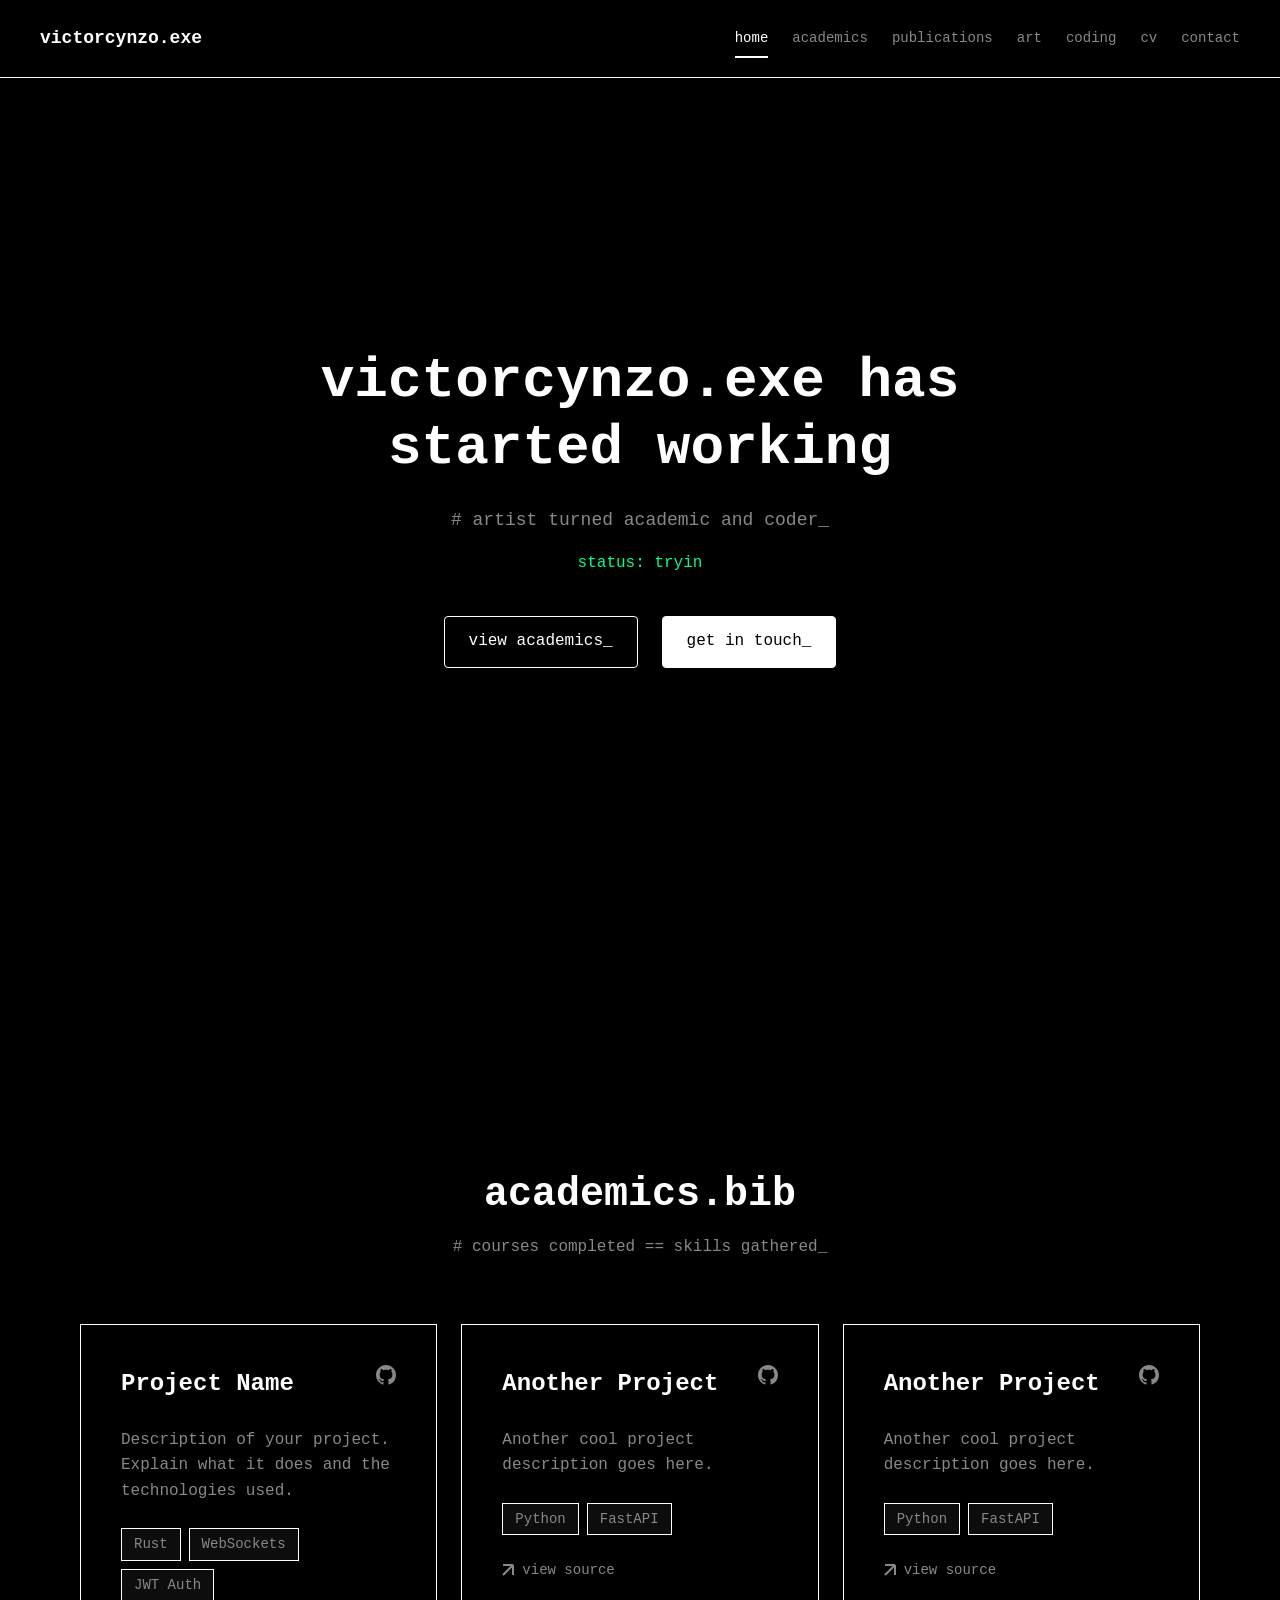
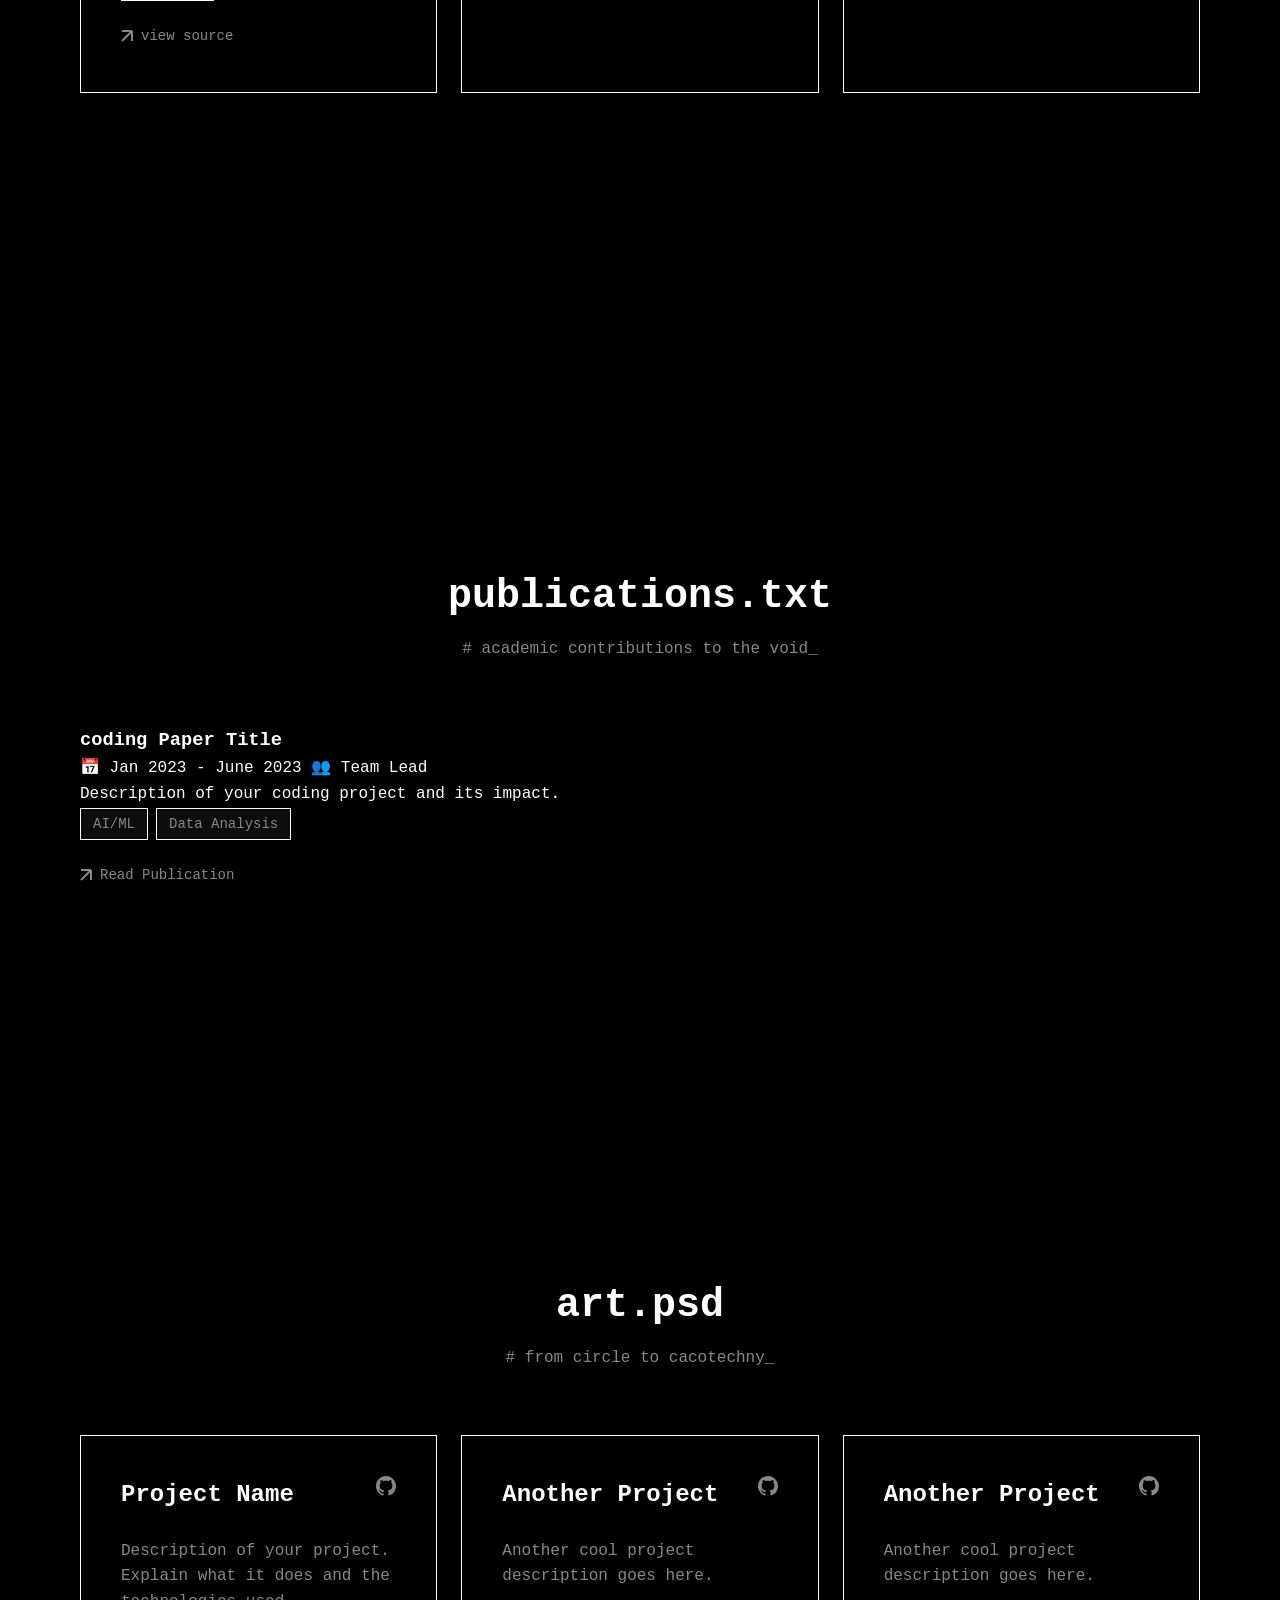
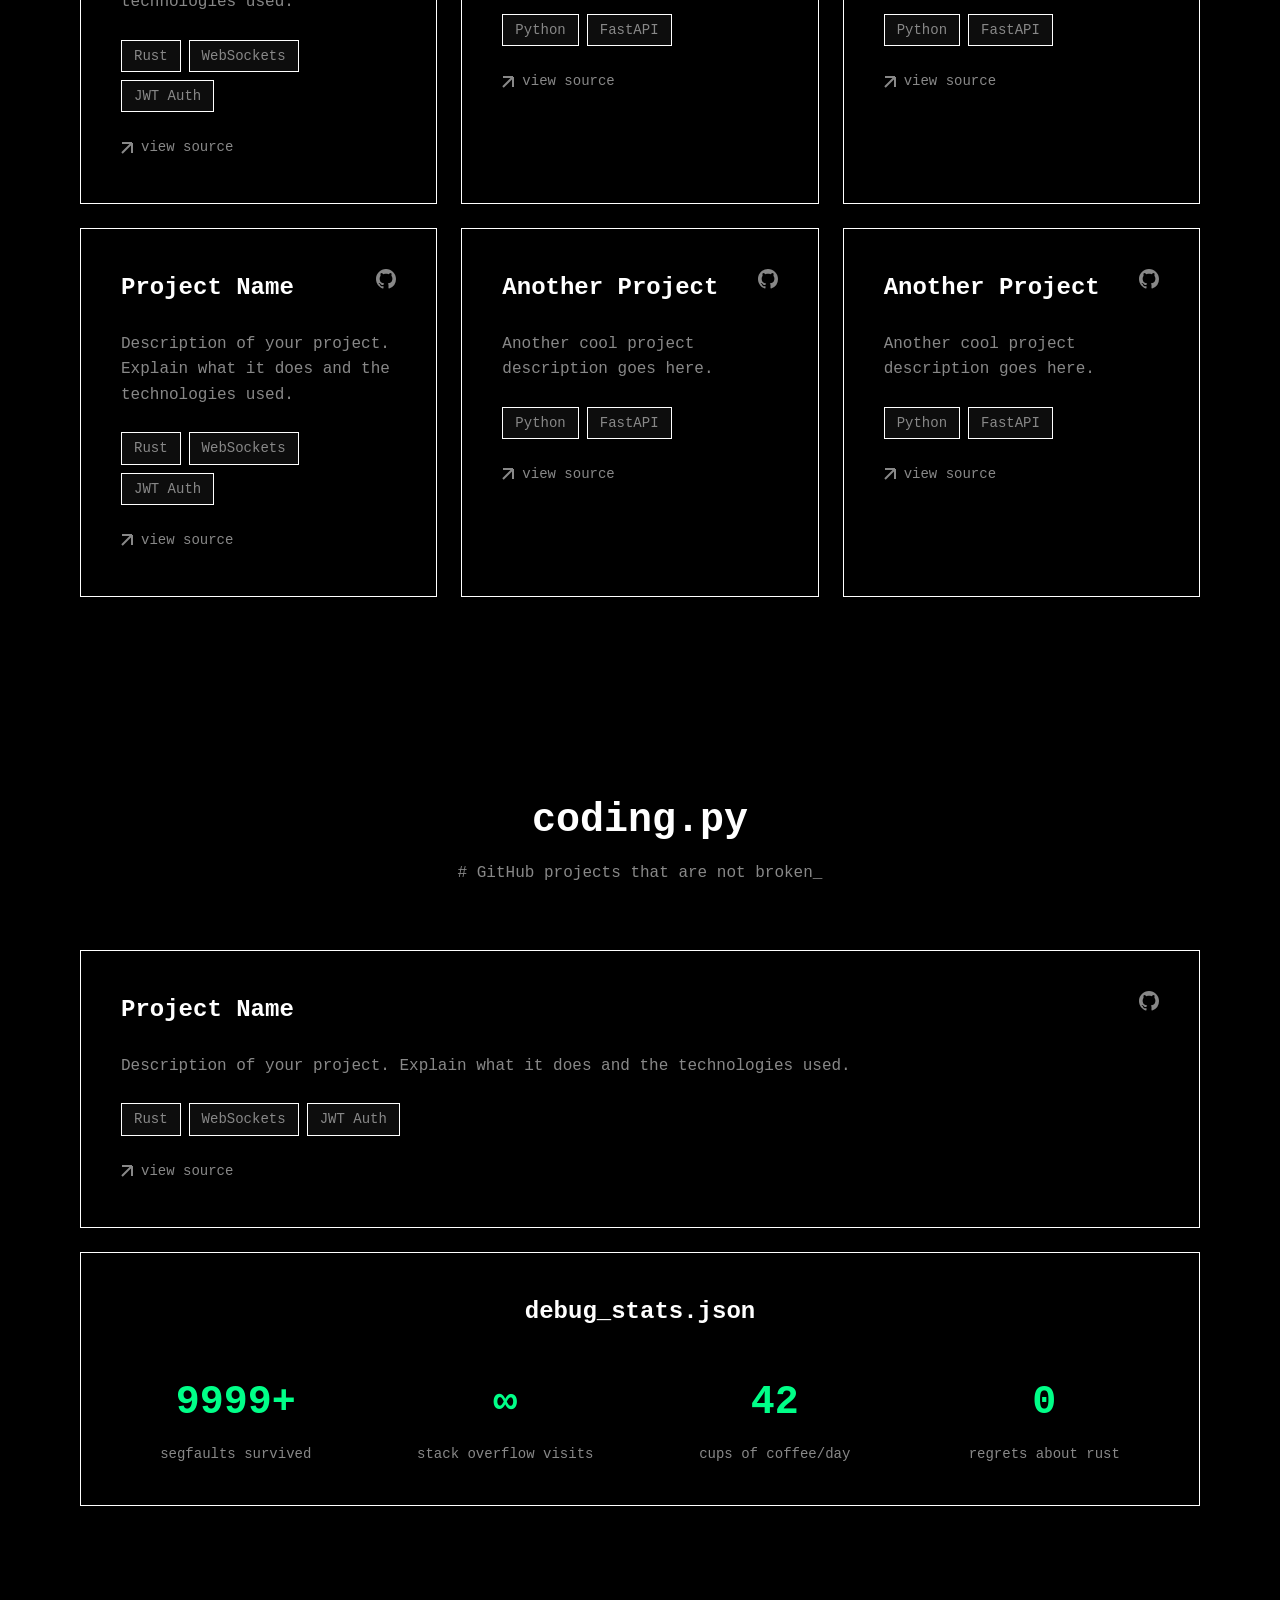
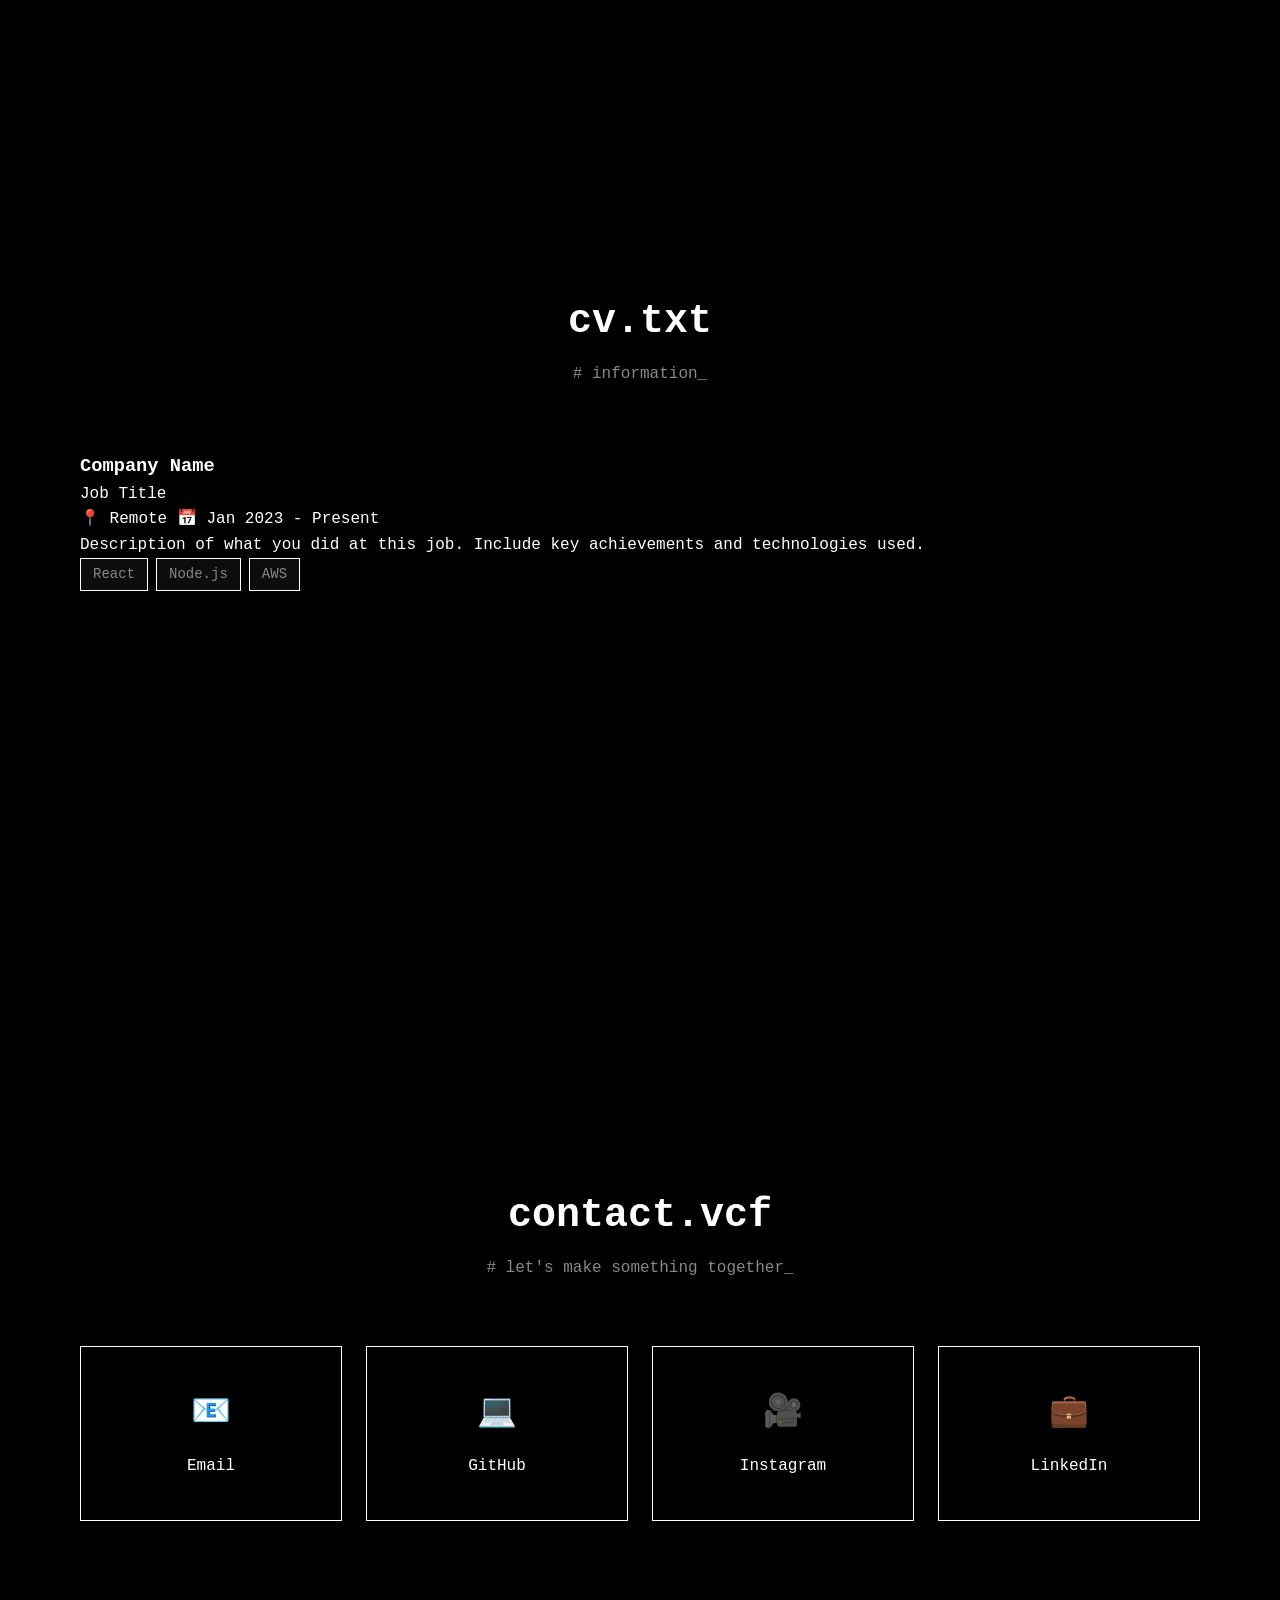
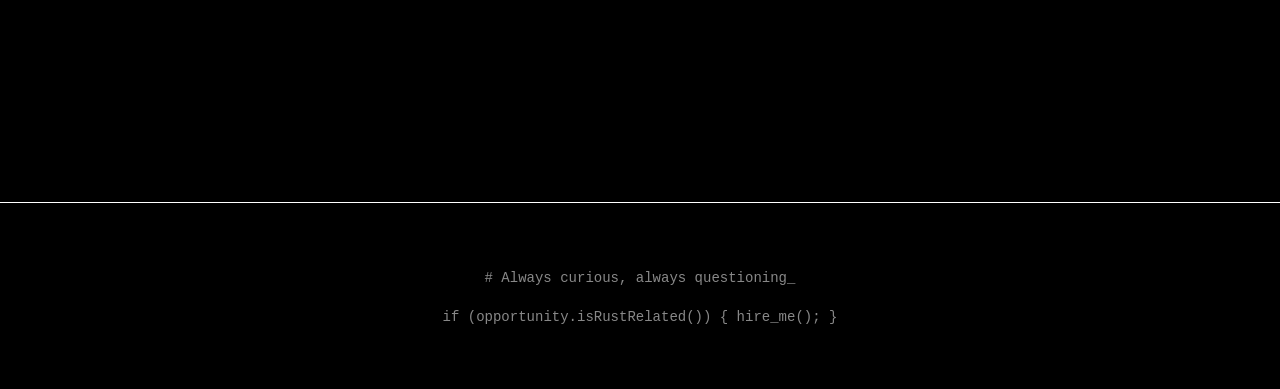
==== commit 6ebc60b1: "smol change" ====
--- a/index.html
+++ b/index.html
@@ -27,7 +27,7 @@
     <!-- Home Section -->
     <section id="home" class="section hero">
         <div class="hero-content">
-            <h1 class="hero-title">victorcynzo.exe has stopped working</h1>
+            <h1 class="hero-title">victorcynzo.exe has started working</h1>
             <p class="hero-subtitle"># artist turned academic and coder_</p>
             <p class="hero-status">status: trying not to get distracted_</p>
             <div class="hero-buttons">
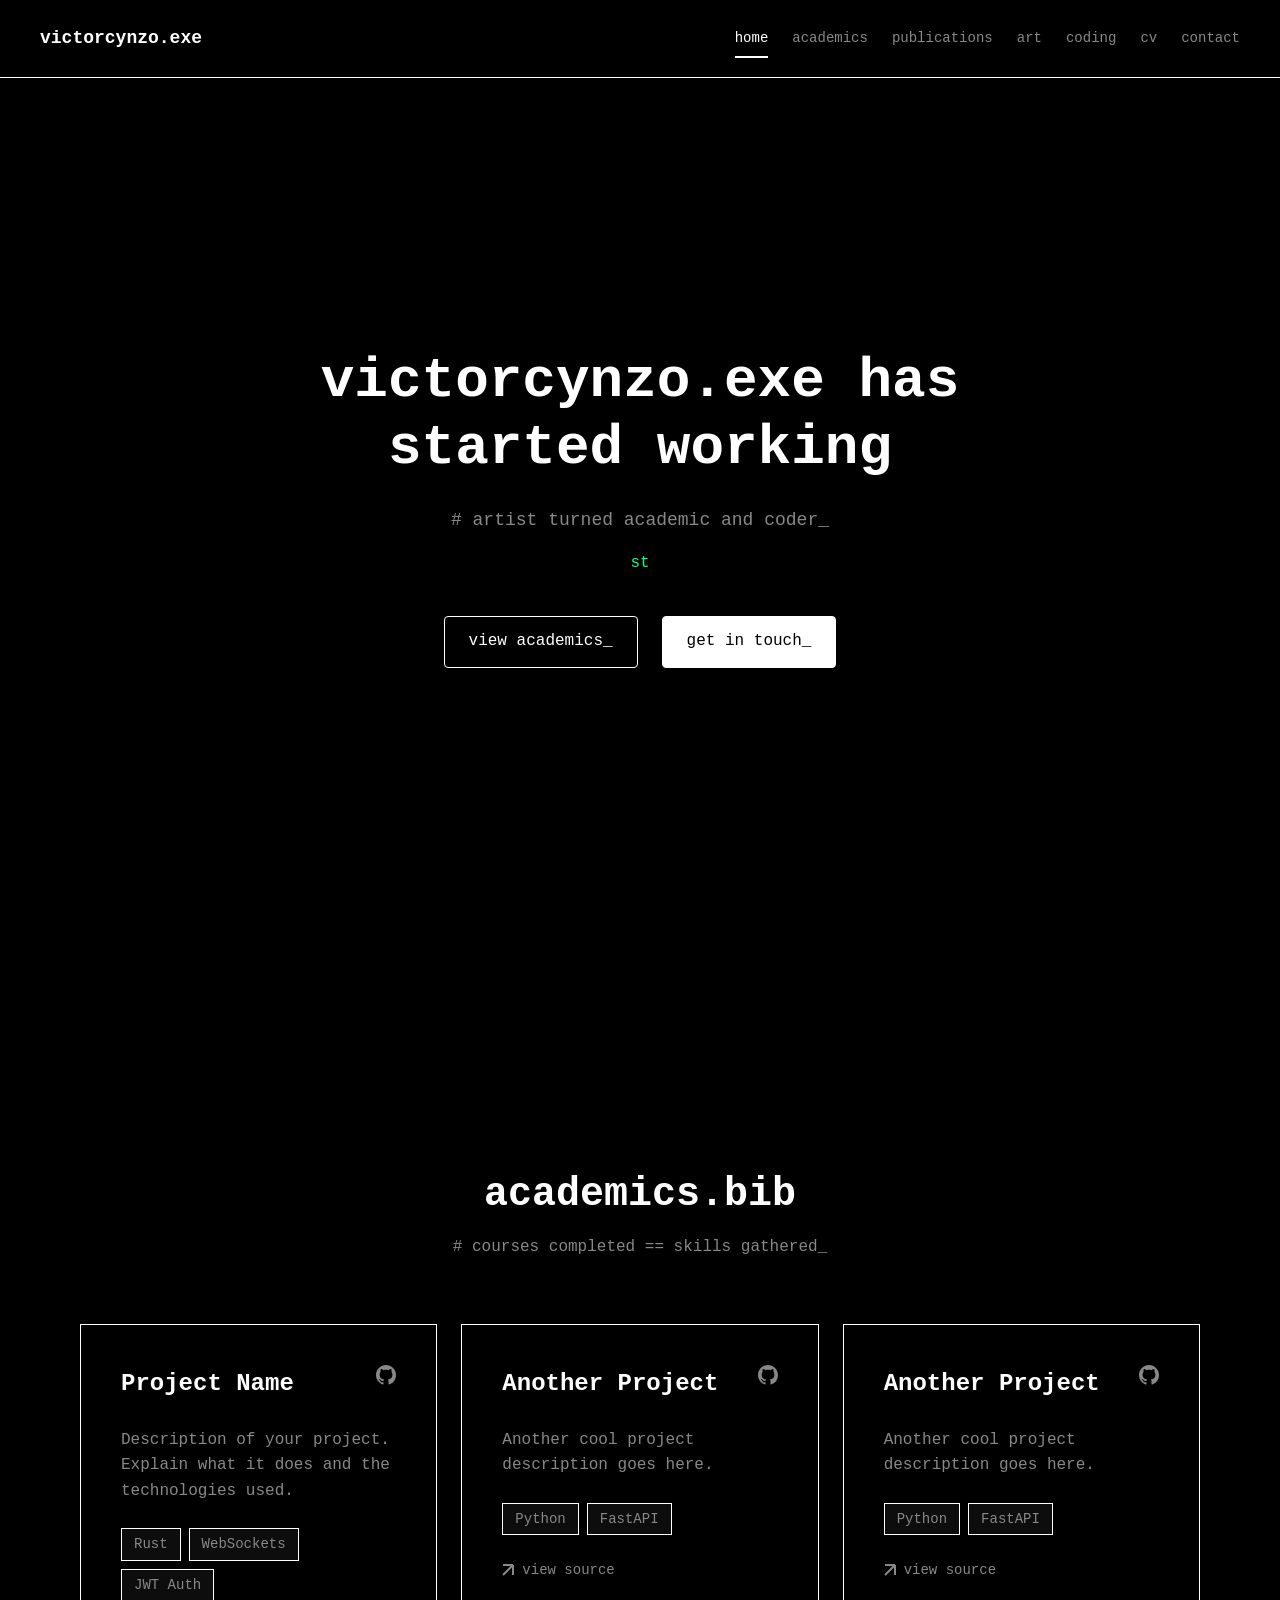
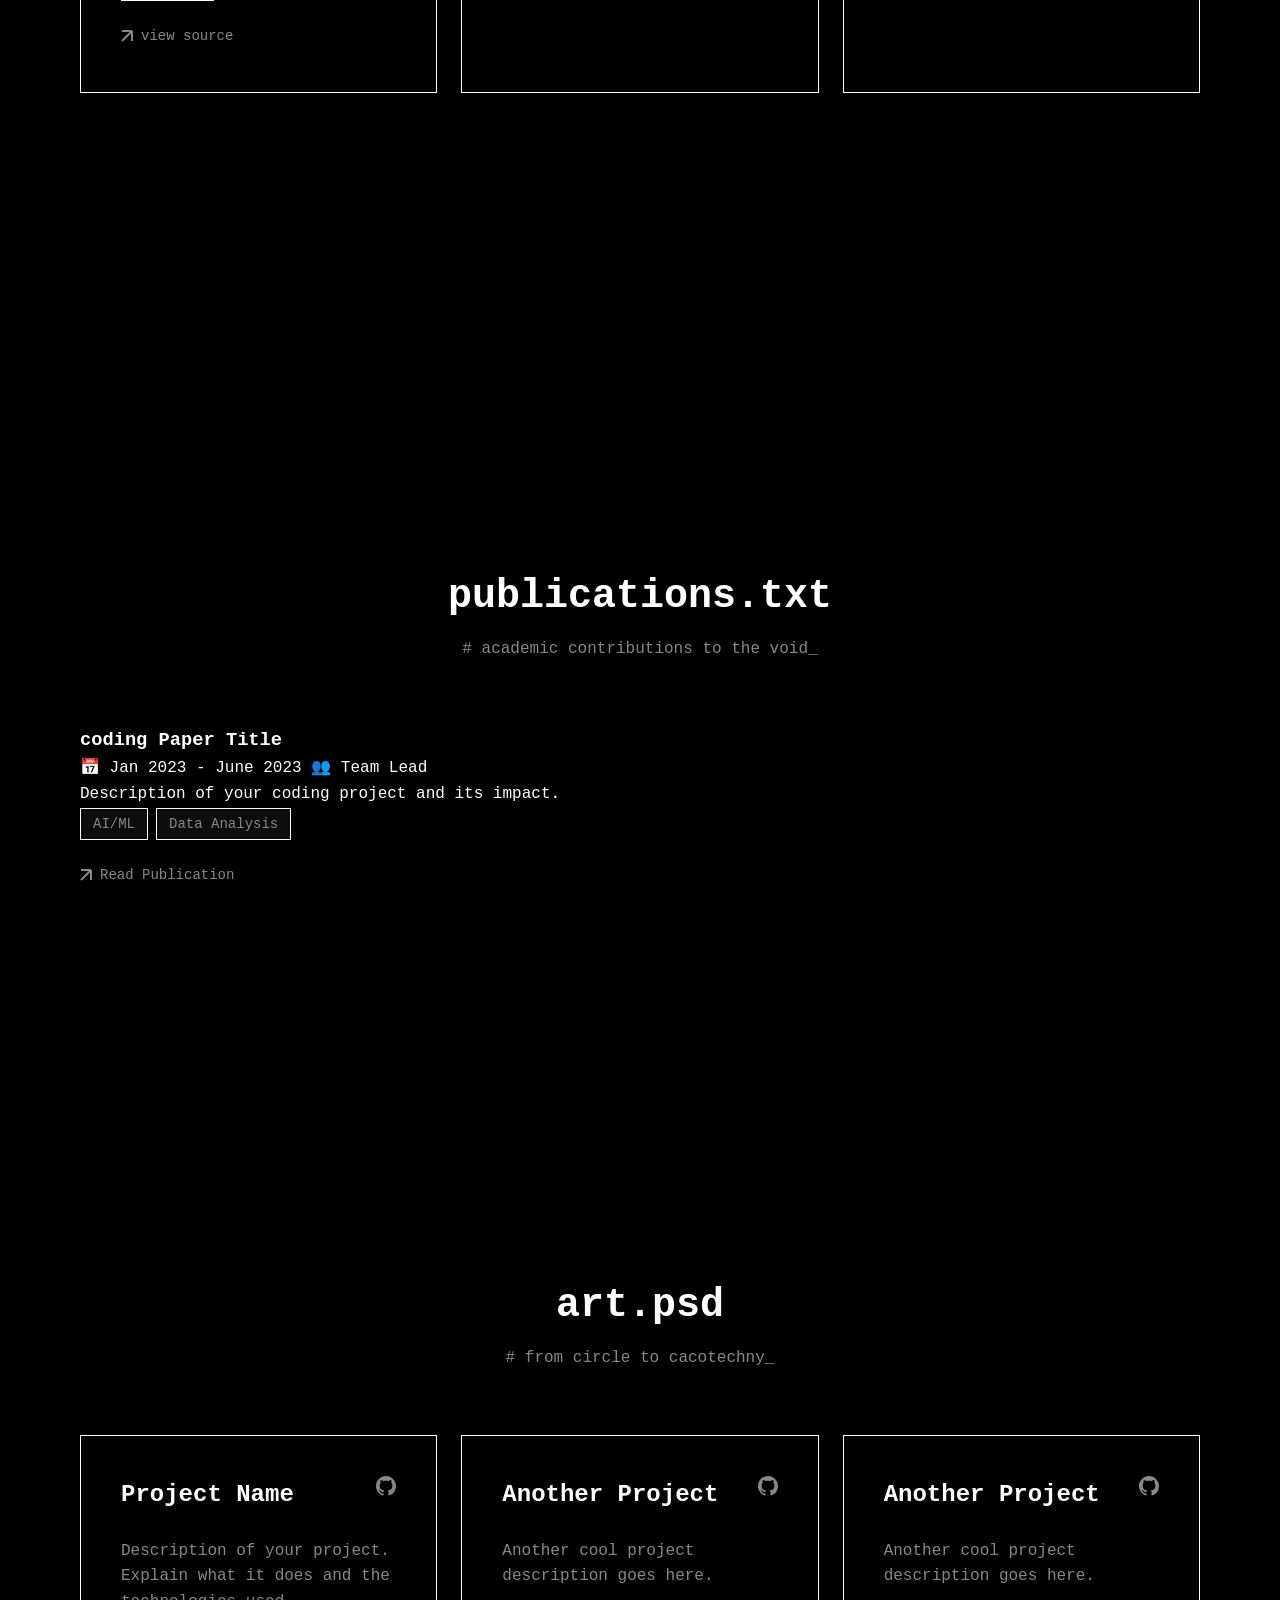
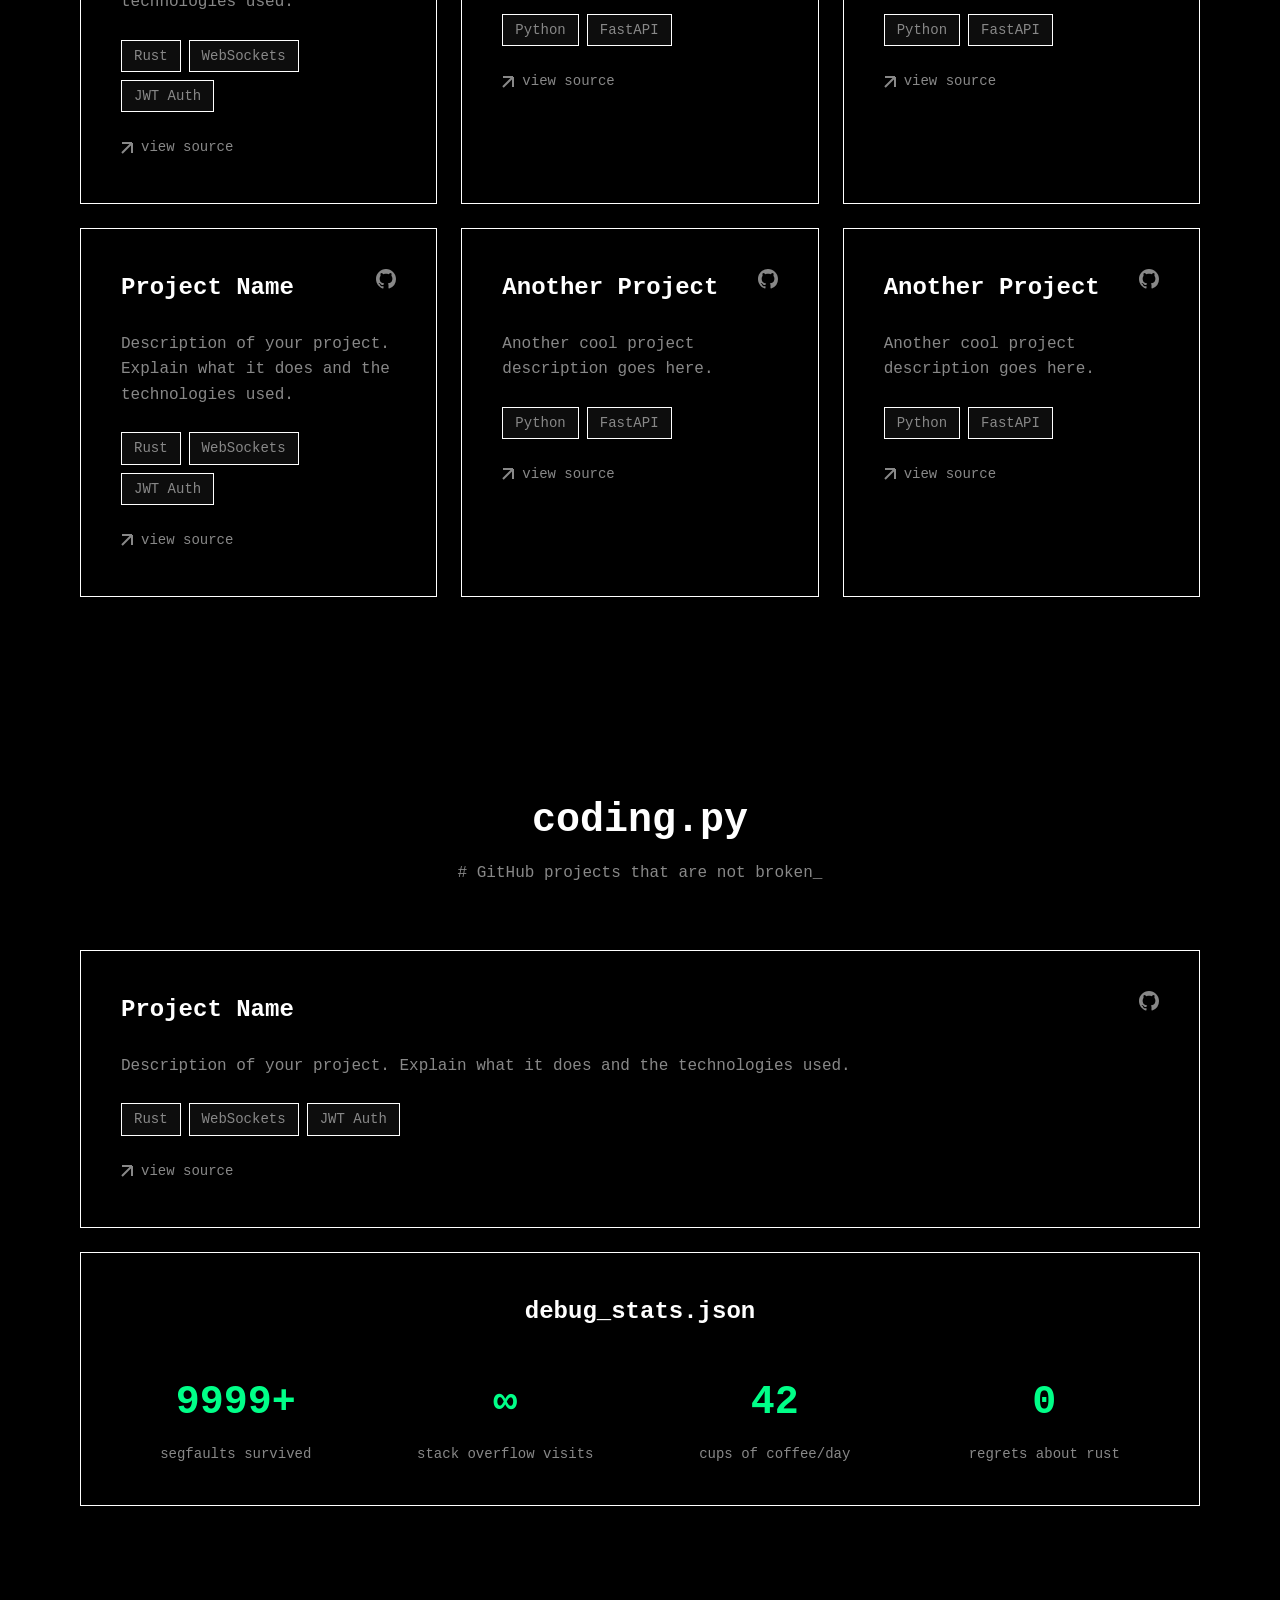
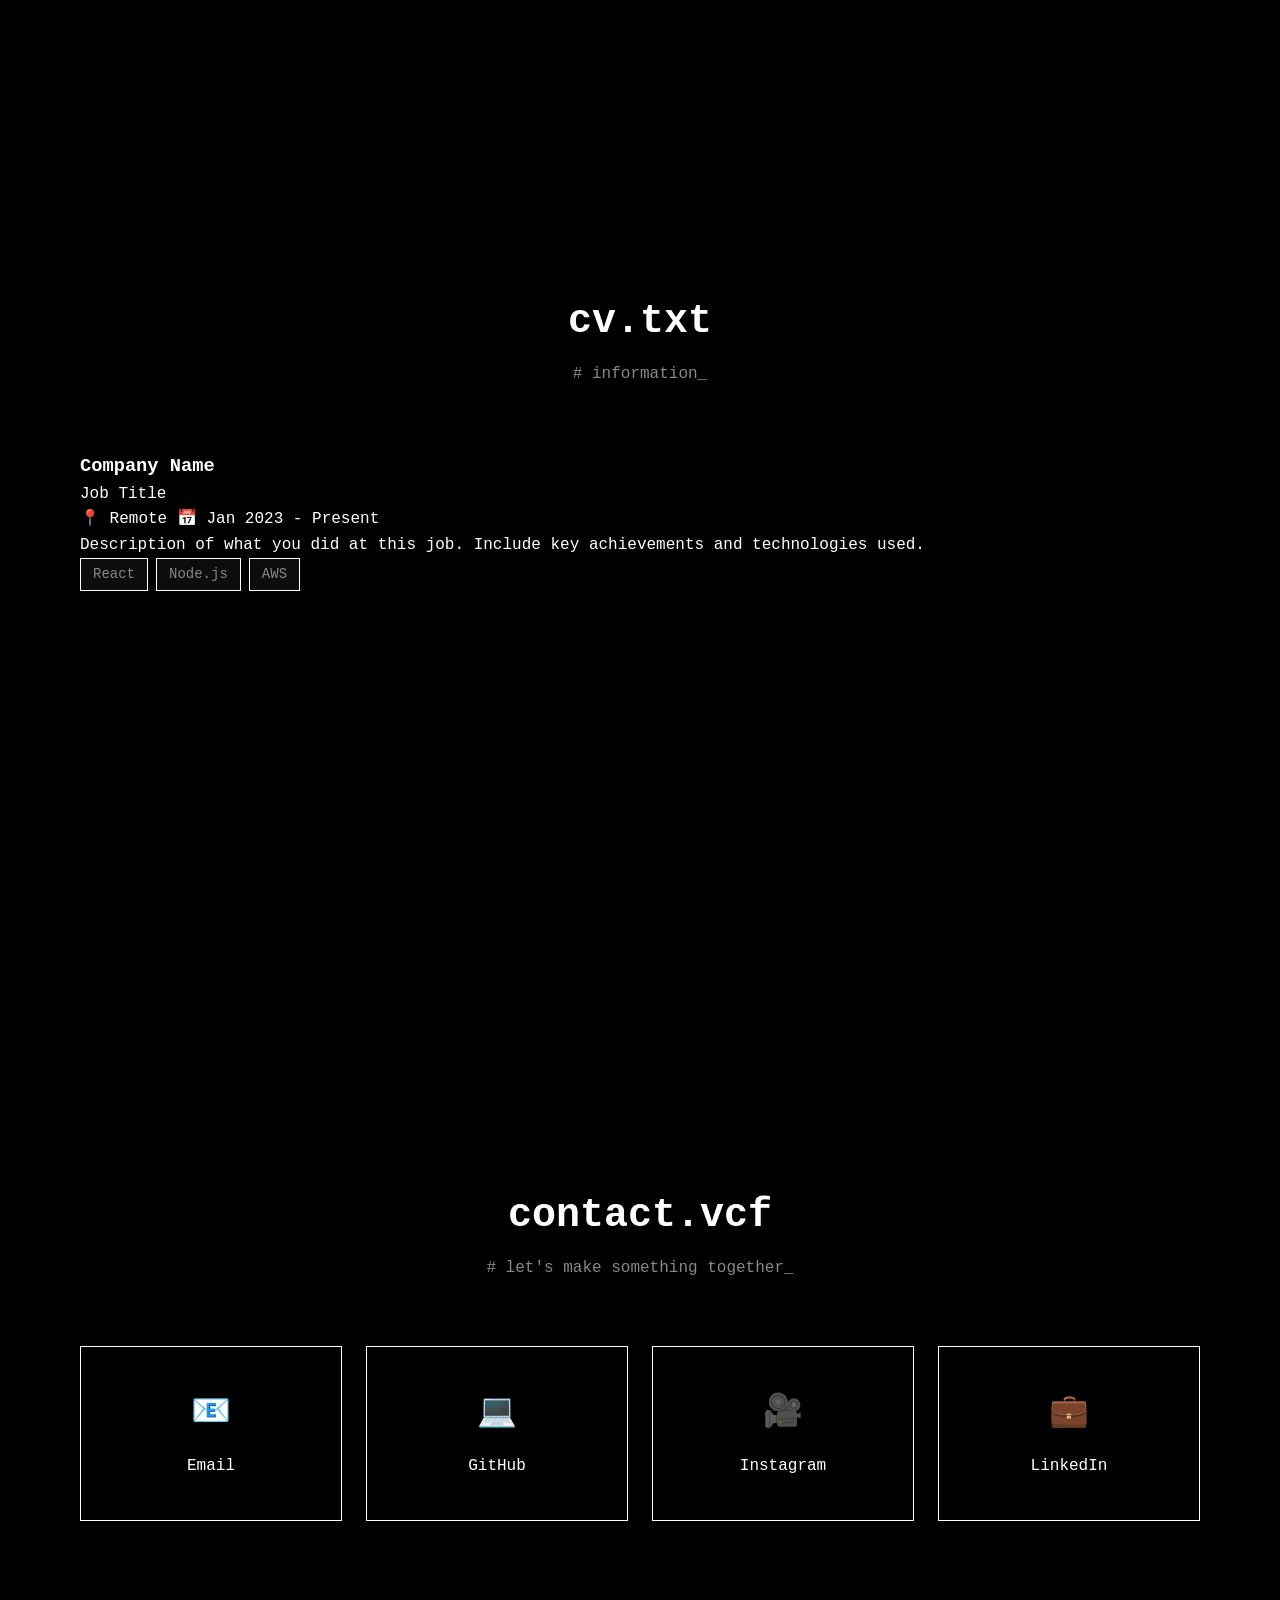
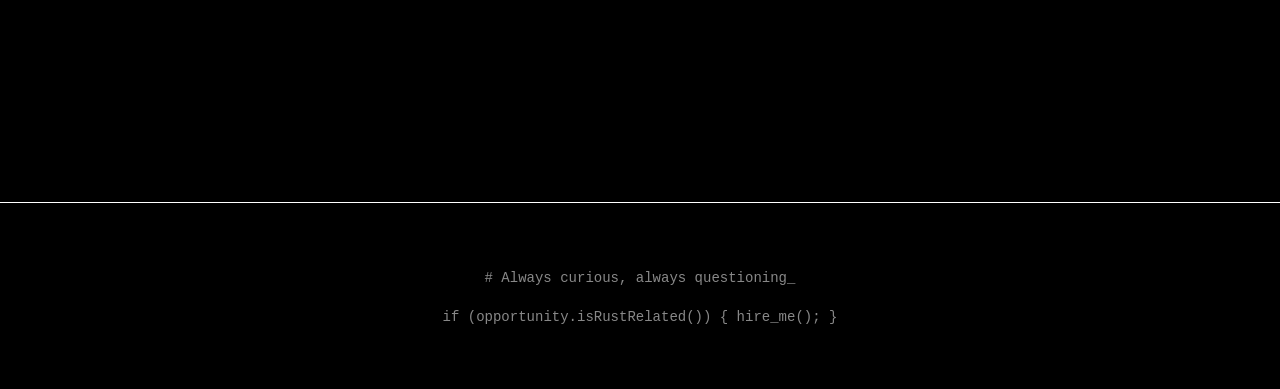
==== commit 7df5fe80: "small changes" ====
--- a/index.html
+++ b/index.html
@@ -27,7 +27,7 @@
     <!-- Home Section -->
     <section id="home" class="section hero">
         <div class="hero-content">
-            <h1 class="hero-title">victorcynzo.exe has started working</h1>
+            <h1 class="hero-title">victorcynzo.exe has <br>started working</h1>
             <p class="hero-subtitle"># artist turned academic and coder_</p>
             <p class="hero-status">status: trying not to get distracted_</p>
             <div class="hero-buttons">
